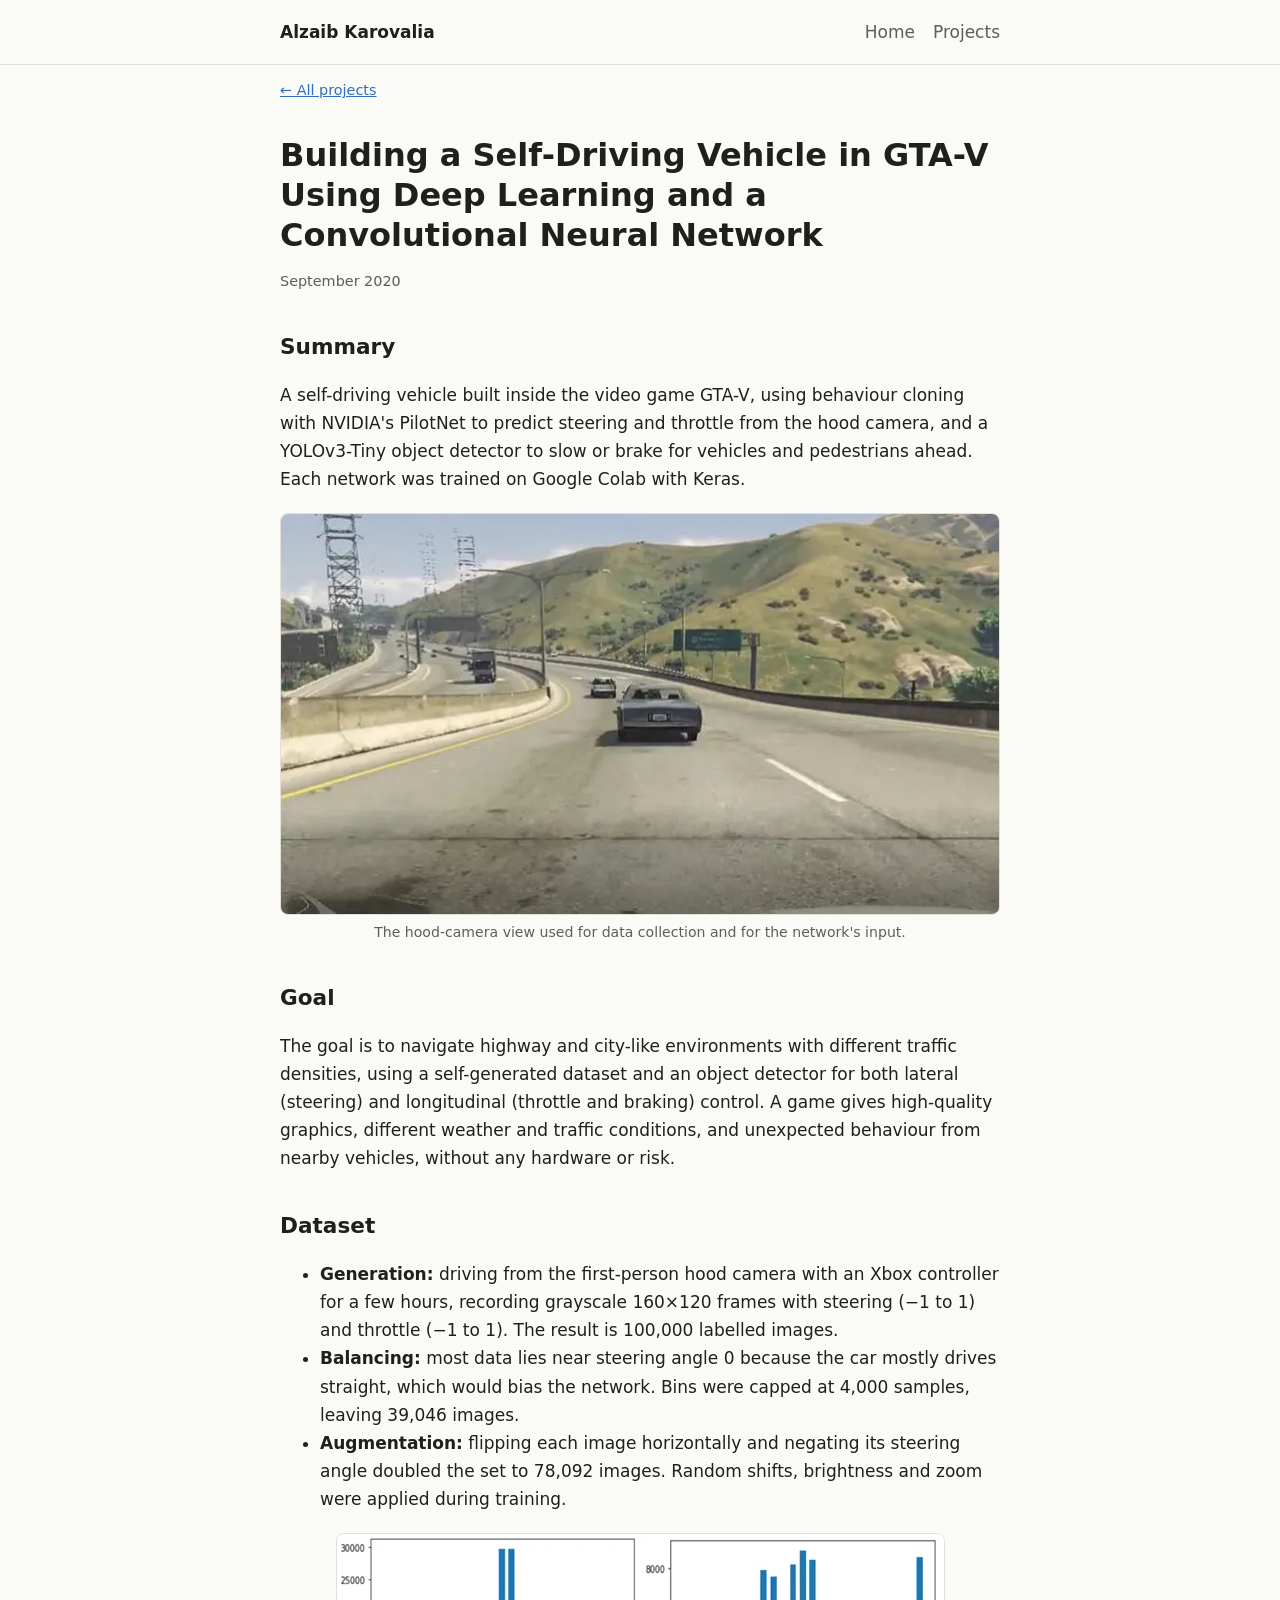
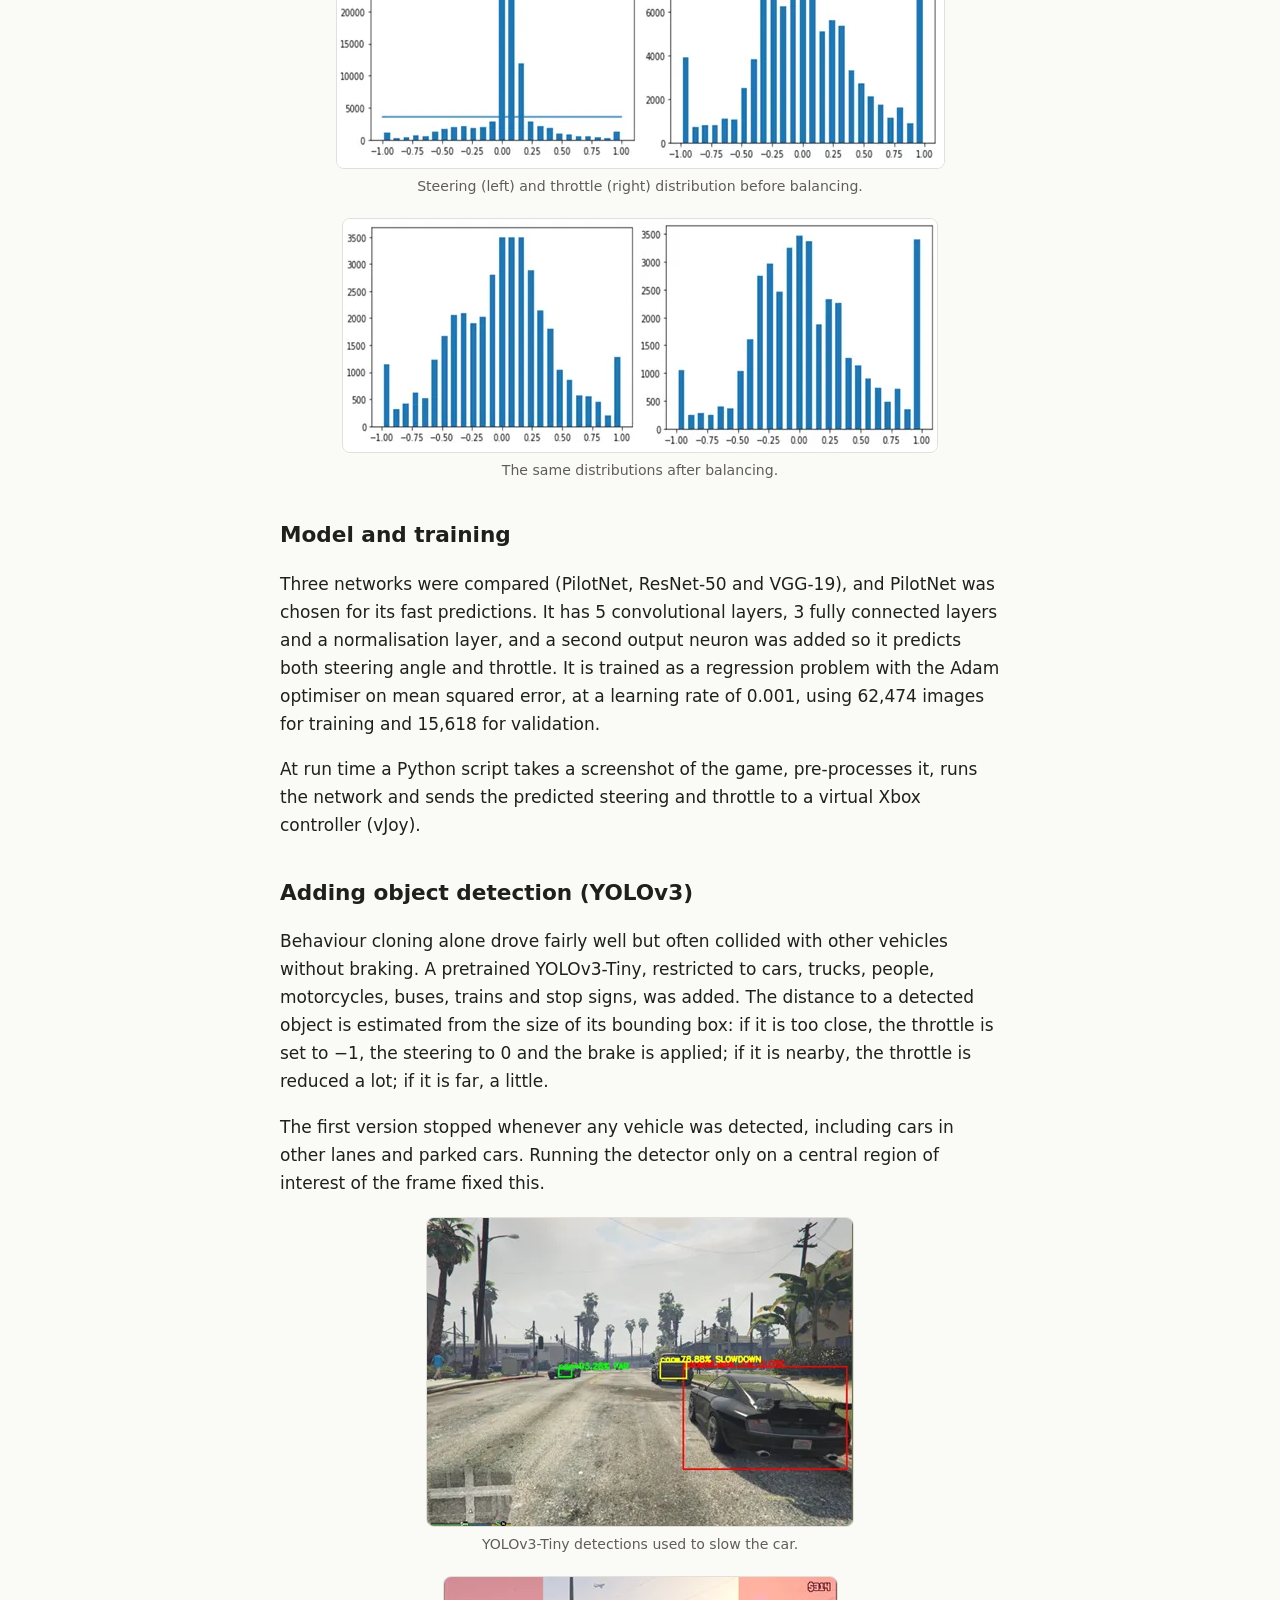
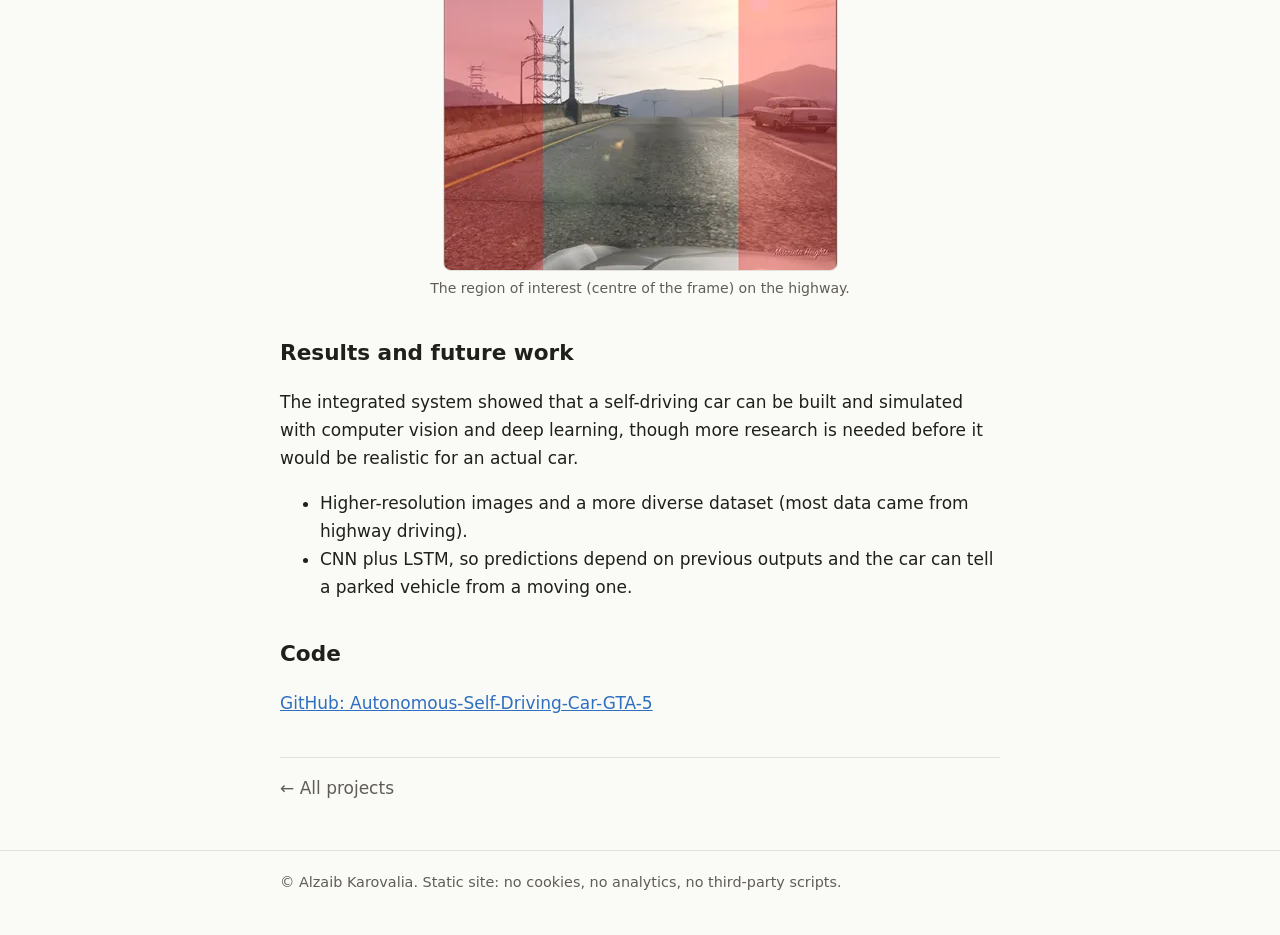
==== projects/gta-self-driving/index.html @ 39d297cb "Initial portfolio site Co-Authored-By: Claude Sonnet 5.5 <noreply@anthropic.com> Claude-Session: htt" ====
<!DOCTYPE html>
<html lang="en"><head><meta charset="utf-8">
<meta name="viewport" content="width=device-width,initial-scale=1">
<meta http-equiv="Content-Security-Policy" content="default-src 'none'; img-src 'self'; style-src 'self'; base-uri 'none'; form-action 'none'">
<meta name="referrer" content="no-referrer">
<title>Self-driving vehicle in GTA-V | Alzaib Karovalia</title>
<link rel="stylesheet" href="../../style.css"></head>
<body>
<header class="site"><div class="wrap"><a class="brand" href="../../index.html">Alzaib Karovalia</a>
<nav><a href="../../index.html">Home</a><a href="../../index.html#projects">Projects</a></nav></div></header>
<main class="wrap">
<p class="meta"><a href="../../index.html#projects">&larr; All projects</a></p>
<h1>Building a Self-Driving Vehicle in GTA-V Using Deep Learning and a Convolutional Neural Network</h1>
<p class="meta">September 2020</p>
<h2>Summary</h2>
<p>A self-driving vehicle built inside the video game GTA-V, using behaviour cloning with NVIDIA's PilotNet to predict steering and throttle from the hood camera, and a YOLOv3-Tiny object detector to slow or brake for vehicles and pedestrians ahead. Each network was trained on Google Colab with Keras.</p>
<figure><img src="../../assets/gta-self-driving/hood-camera.png" alt="Hood camera view in GTA-V on a highway"><figcaption>The hood-camera view used for data collection and for the network's input.</figcaption></figure>
<h2>Goal</h2>
<p>The goal is to navigate highway and city-like environments with different traffic densities, using a self-generated dataset and an object detector for both lateral (steering) and longitudinal (throttle and braking) control. A game gives high-quality graphics, different weather and traffic conditions, and unexpected behaviour from nearby vehicles, without any hardware or risk.</p>
<h2>Dataset</h2>
<ul>
<li><b>Generation:</b> driving from the first-person hood camera with an Xbox controller for a few hours, recording grayscale 160×120 frames with steering (−1 to 1) and throttle (−1 to 1). The result is 100,000 labelled images.</li>
<li><b>Balancing:</b> most data lies near steering angle 0 because the car mostly drives straight, which would bias the network. Bins were capped at 4,000 samples, leaving 39,046 images.</li>
<li><b>Augmentation:</b> flipping each image horizontally and negating its steering angle doubled the set to 78,092 images. Random shifts, brightness and zoom were applied during training.</li>
</ul>
<figure><img src="../../assets/gta-self-driving/steering-unbalanced.png" alt="Steering and throttle distribution before balancing"><figcaption>Steering (left) and throttle (right) distribution before balancing.</figcaption></figure>
<figure><img src="../../assets/gta-self-driving/steering-balanced.png" alt="Steering and throttle distribution after balancing"><figcaption>The same distributions after balancing.</figcaption></figure>
<h2>Model and training</h2>
<p>Three networks were compared (PilotNet, ResNet-50 and VGG-19), and PilotNet was chosen for its fast predictions. It has 5 convolutional layers, 3 fully connected layers and a normalisation layer, and a second output neuron was added so it predicts both steering angle and throttle. It is trained as a regression problem with the Adam optimiser on mean squared error, at a learning rate of 0.001, using 62,474 images for training and 15,618 for validation.</p>
<p>At run time a Python script takes a screenshot of the game, pre-processes it, runs the network and sends the predicted steering and throttle to a virtual Xbox controller (vJoy).</p>
<h2>Adding object detection (YOLOv3)</h2>
<p>Behaviour cloning alone drove fairly well but often collided with other vehicles without braking. A pretrained YOLOv3-Tiny, restricted to cars, trucks, people, motorcycles, buses, trains and stop signs, was added. The distance to a detected object is estimated from the size of its bounding box: if it is too close, the throttle is set to −1, the steering to 0 and the brake is applied; if it is nearby, the throttle is reduced a lot; if it is far, a little.</p>
<p>The first version stopped whenever any vehicle was detected, including cars in other lanes and parked cars. Running the detector only on a central region of interest of the frame fixed this.</p>
<figure><img src="../../assets/gta-self-driving/yolo-detection.png" alt="YOLO detections with distance labels in GTA-V"><figcaption>YOLOv3-Tiny detections used to slow the car.</figcaption></figure>
<figure><img src="../../assets/gta-self-driving/roi-highway.png" alt="Region of interest on a highway frame"><figcaption>The region of interest (centre of the frame) on the highway.</figcaption></figure>
<h2>Results and future work</h2>
<p>The integrated system showed that a self-driving car can be built and simulated with computer vision and deep learning, though more research is needed before it would be realistic for an actual car.</p>
<ul>
<li>Higher-resolution images and a more diverse dataset (most data came from highway driving).</li>
<li>CNN plus LSTM, so predictions depend on previous outputs and the car can tell a parked vehicle from a moving one.</li>
</ul>
<h2>Code</h2>
<p class="links"><a href="https://github.com/Alzaib/Autonomous-Self-Driving-Car-GTA-5" rel="noopener noreferrer">GitHub: Autonomous-Self-Driving-Car-GTA-5</a></p>
<nav class="pager"><a href="../../index.html#projects">&larr; All projects</a></nav>
</main>
<footer><div class="wrap">&copy; Alzaib Karovalia. Static site: no cookies, no analytics, no third-party scripts.</div></footer>
</body></html>
---- style.css ----
:root{--bg:#fafaf7;--fg:#1f1f1c;--muted:#5f5d55;--line:#e2e0d8;--accent:#2f6fbf;--card:#fff}
@media (prefers-color-scheme:dark){:root{--bg:#161614;--fg:#ecebe6;--muted:#a3a198;--line:#2c2b27;--accent:#7db0f0;--card:#1e1e1b}}
*{box-sizing:border-box}
body{margin:0;background:var(--bg);color:var(--fg);font:17px/1.65 system-ui,-apple-system,"Segoe UI",Roboto,sans-serif}
.wrap{max-width:760px;margin:0 auto;padding:0 20px}
header.site{border-bottom:1px solid var(--line);padding:18px 0}
header.site .wrap{display:flex;justify-content:space-between;align-items:center}
header.site a.brand{font-weight:700;color:var(--fg);text-decoration:none}
nav a{margin-left:18px;color:var(--muted);text-decoration:none}
nav a:hover{color:var(--accent)}
h1{font-size:2rem;line-height:1.25;margin:2rem 0 .4rem}
h2{font-size:1.35rem;margin:2.2rem 0 .5rem}
h3{font-size:1.05rem;margin:1.4rem 0 .3rem}
p.lead{font-size:1.15rem;color:var(--muted);margin-top:0}
a{color:var(--accent)}
.meta{color:var(--muted);font-size:.9rem}
.card{background:var(--card);border:1px solid var(--line);border-radius:12px;padding:18px 20px;margin:16px 0}
.card h3{margin:0 0 .3rem}
.card p{margin:.3rem 0}
.placeholder{border:1.5px dashed var(--line);border-radius:10px;padding:26px 18px;text-align:center;color:var(--muted);margin:18px 0;font-size:.95rem}
img{max-width:100%;height:auto;border-radius:8px;border:1px solid var(--line);background:#fff}
table{border-collapse:collapse;width:100%;margin:14px 0;font-size:.95rem}
th,td{border-bottom:1px solid var(--line);padding:8px 10px;text-align:left}
th{color:var(--muted);font-weight:600}
td.num,th.num{text-align:right;font-variant-numeric:tabular-nums}
code{background:var(--card);border:1px solid var(--line);border-radius:5px;padding:1px 5px;font-size:.9em}
footer{border-top:1px solid var(--line);margin-top:3rem;padding:20px 0 40px;color:var(--muted);font-size:.9rem}
nav.pager{margin:2.5rem 0 0;padding-top:16px;border-top:1px solid var(--line)}
nav.pager a{margin:0;text-decoration:none}
.card h3 a{text-decoration:none}
figure{margin:20px 0}
figure img{display:block;margin:0 auto}
figcaption{color:var(--muted);font-size:.88rem;text-align:center;margin-top:6px}
.tags{color:var(--muted);font-size:.88rem}
.links a{margin-right:14px}
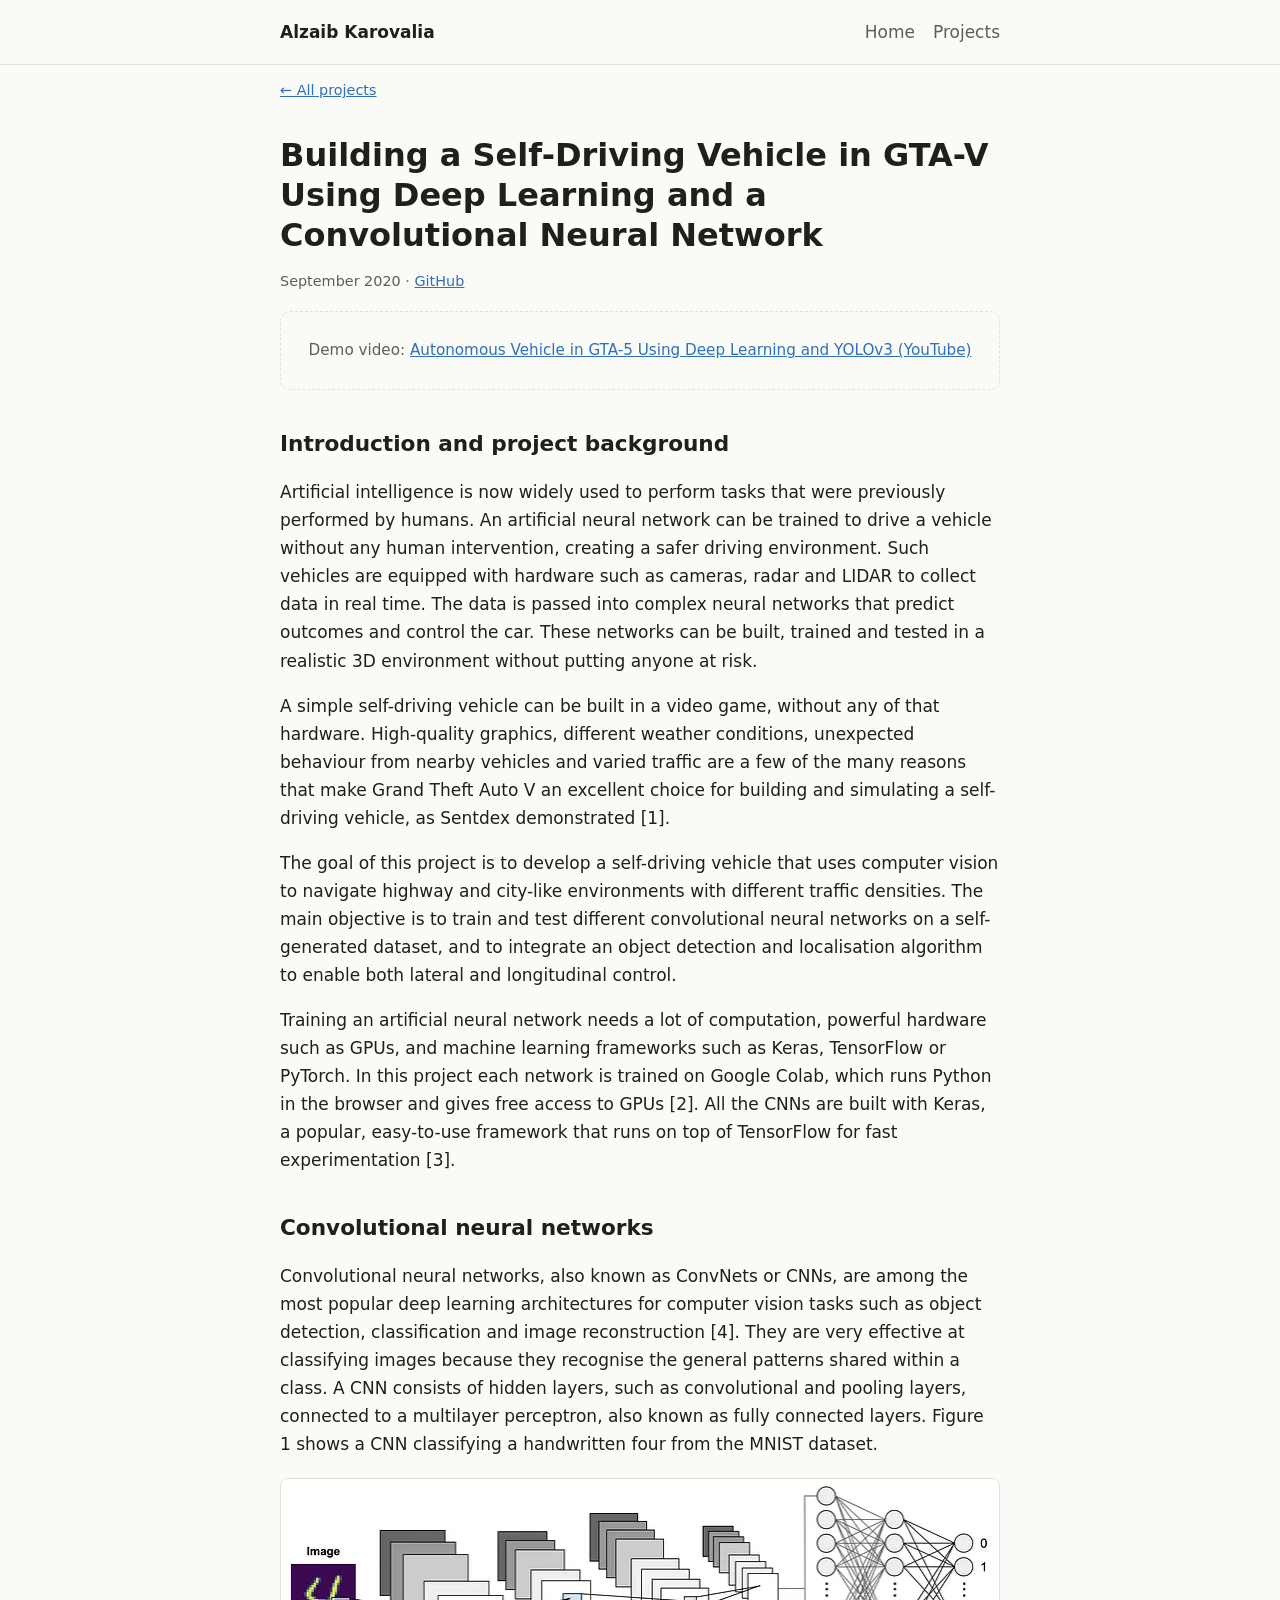
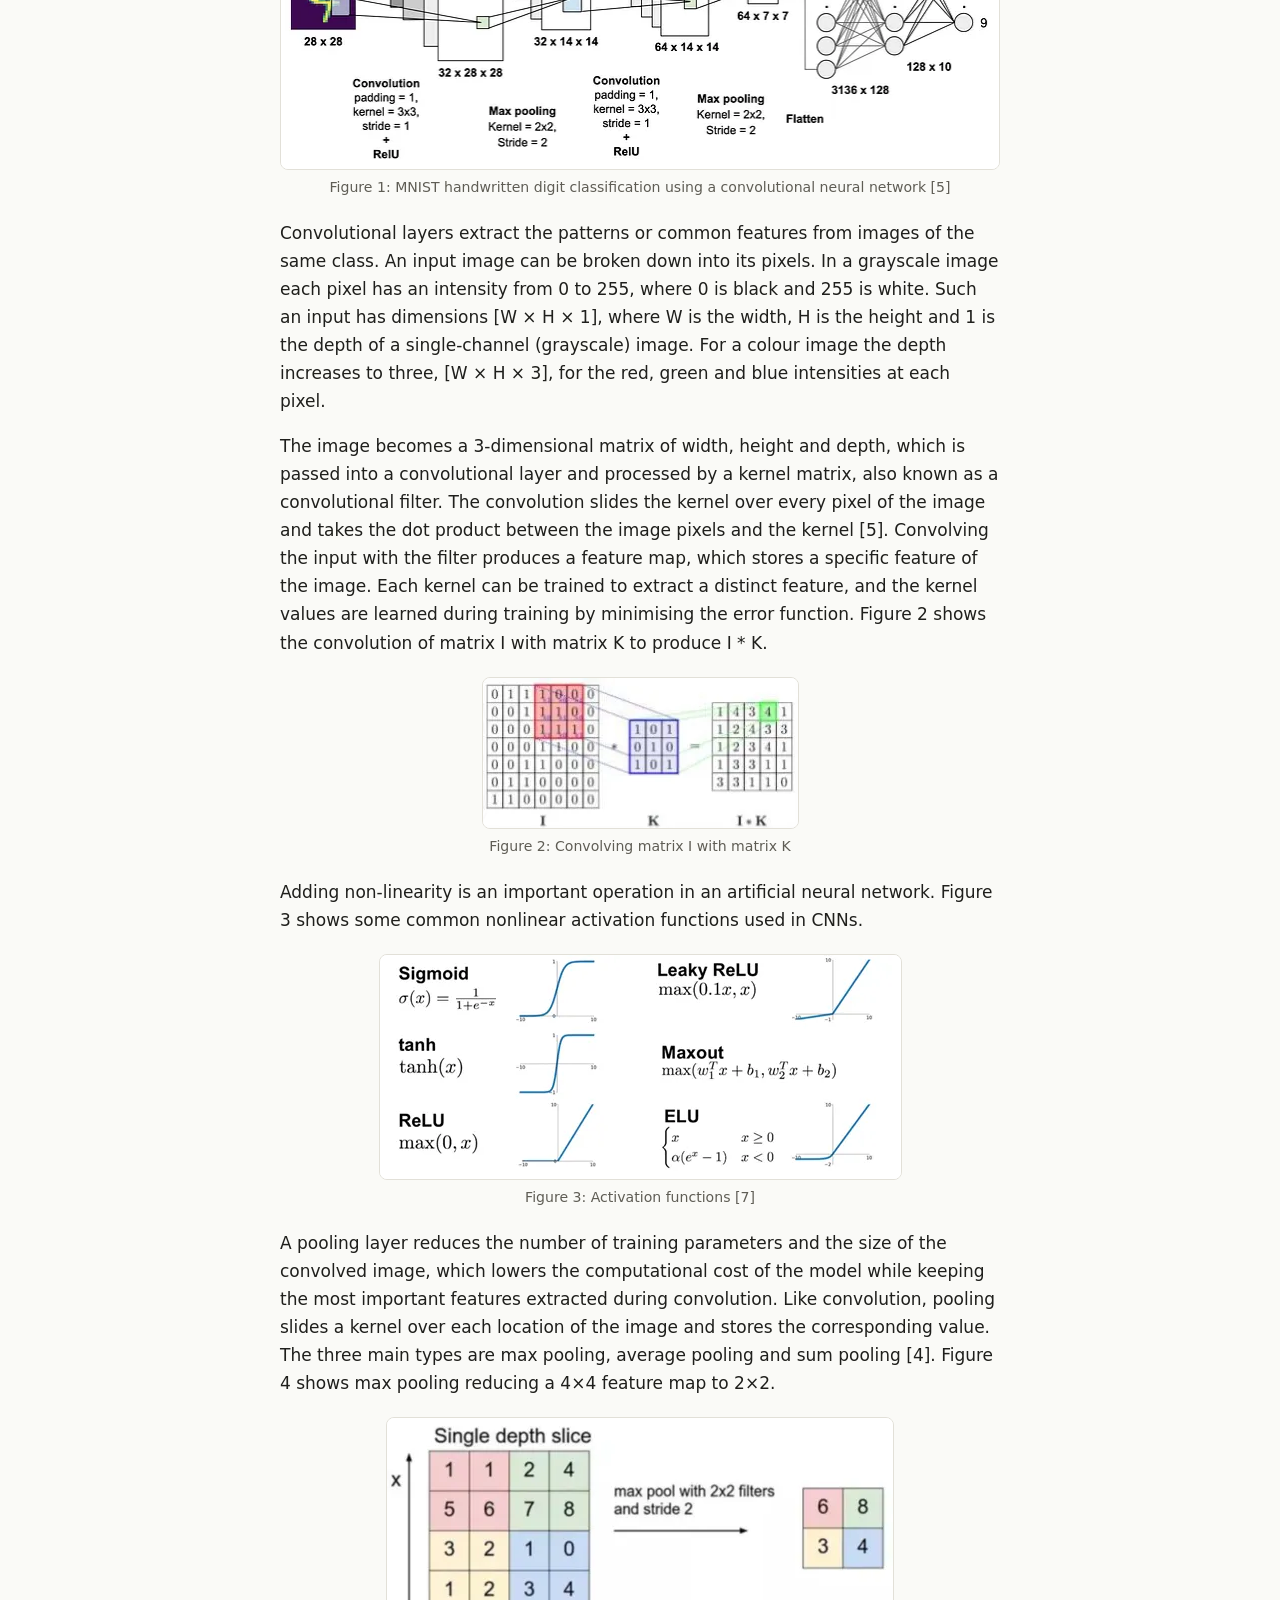
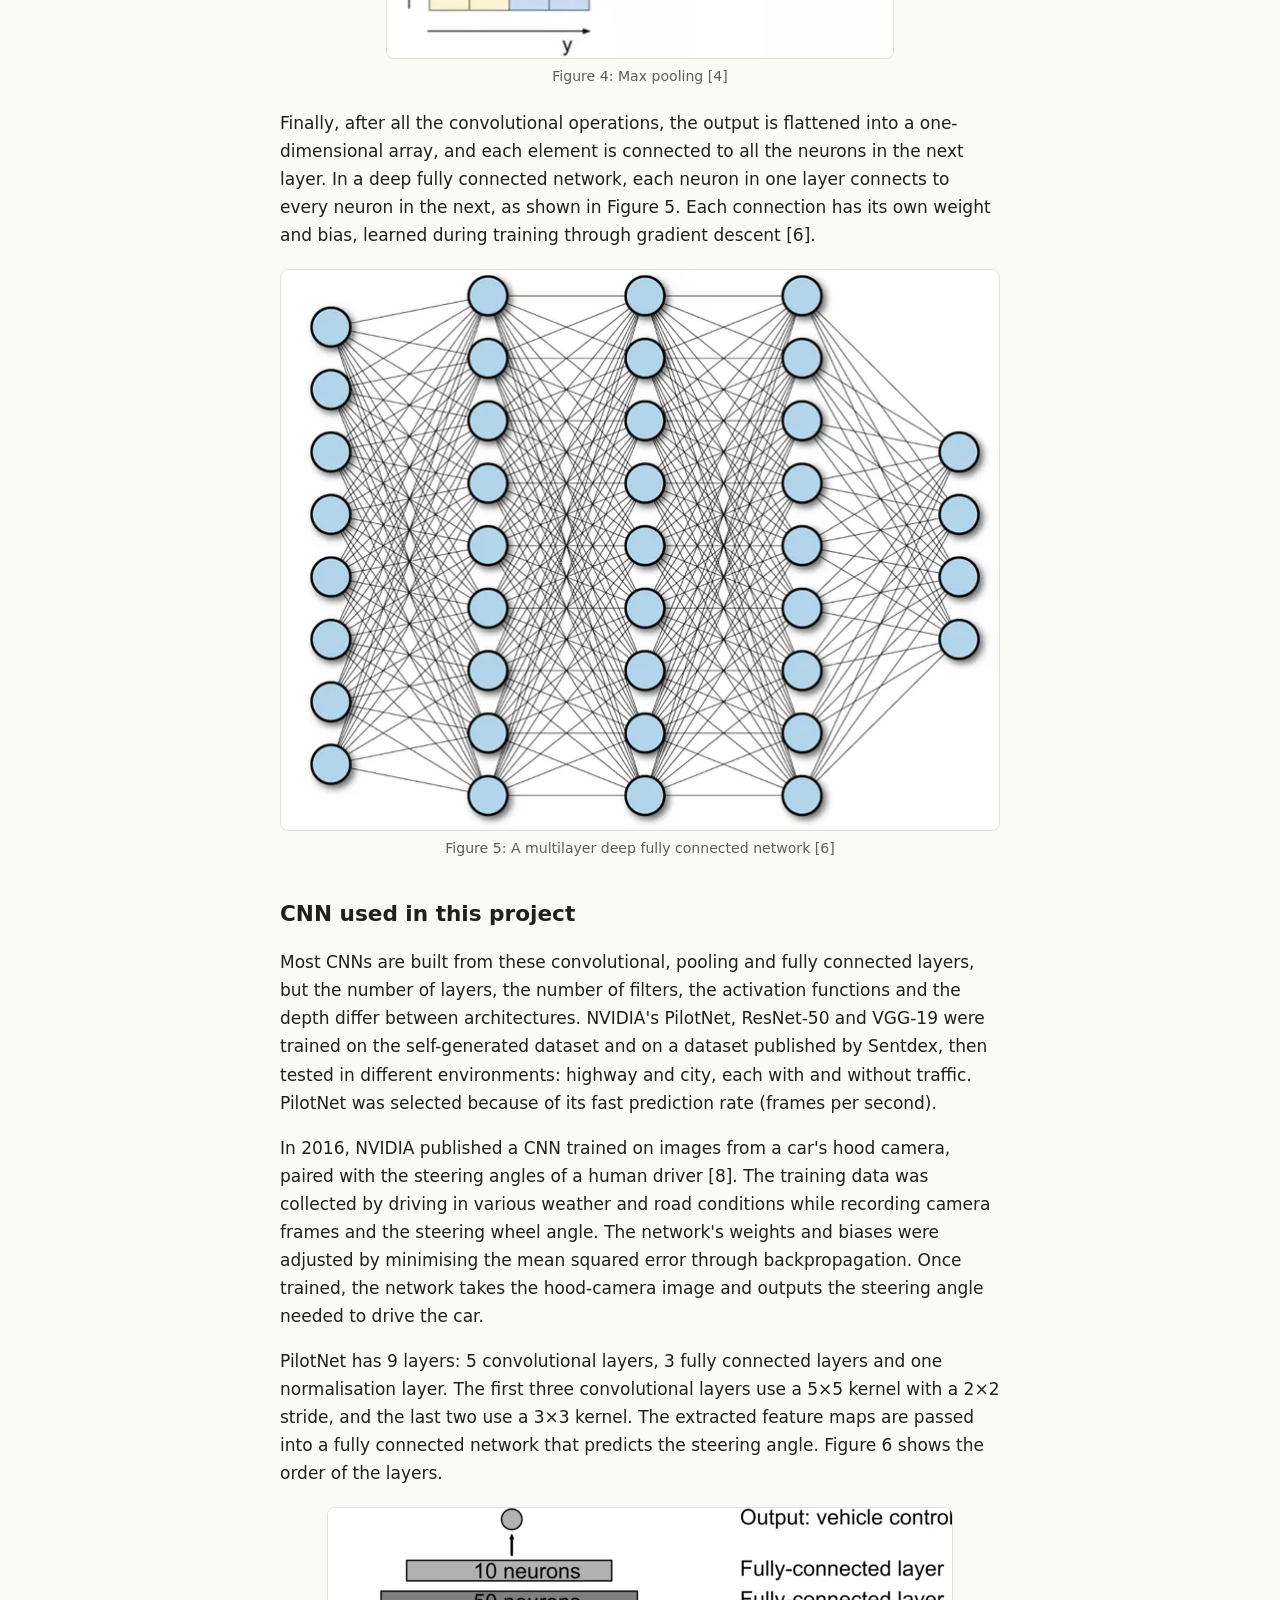
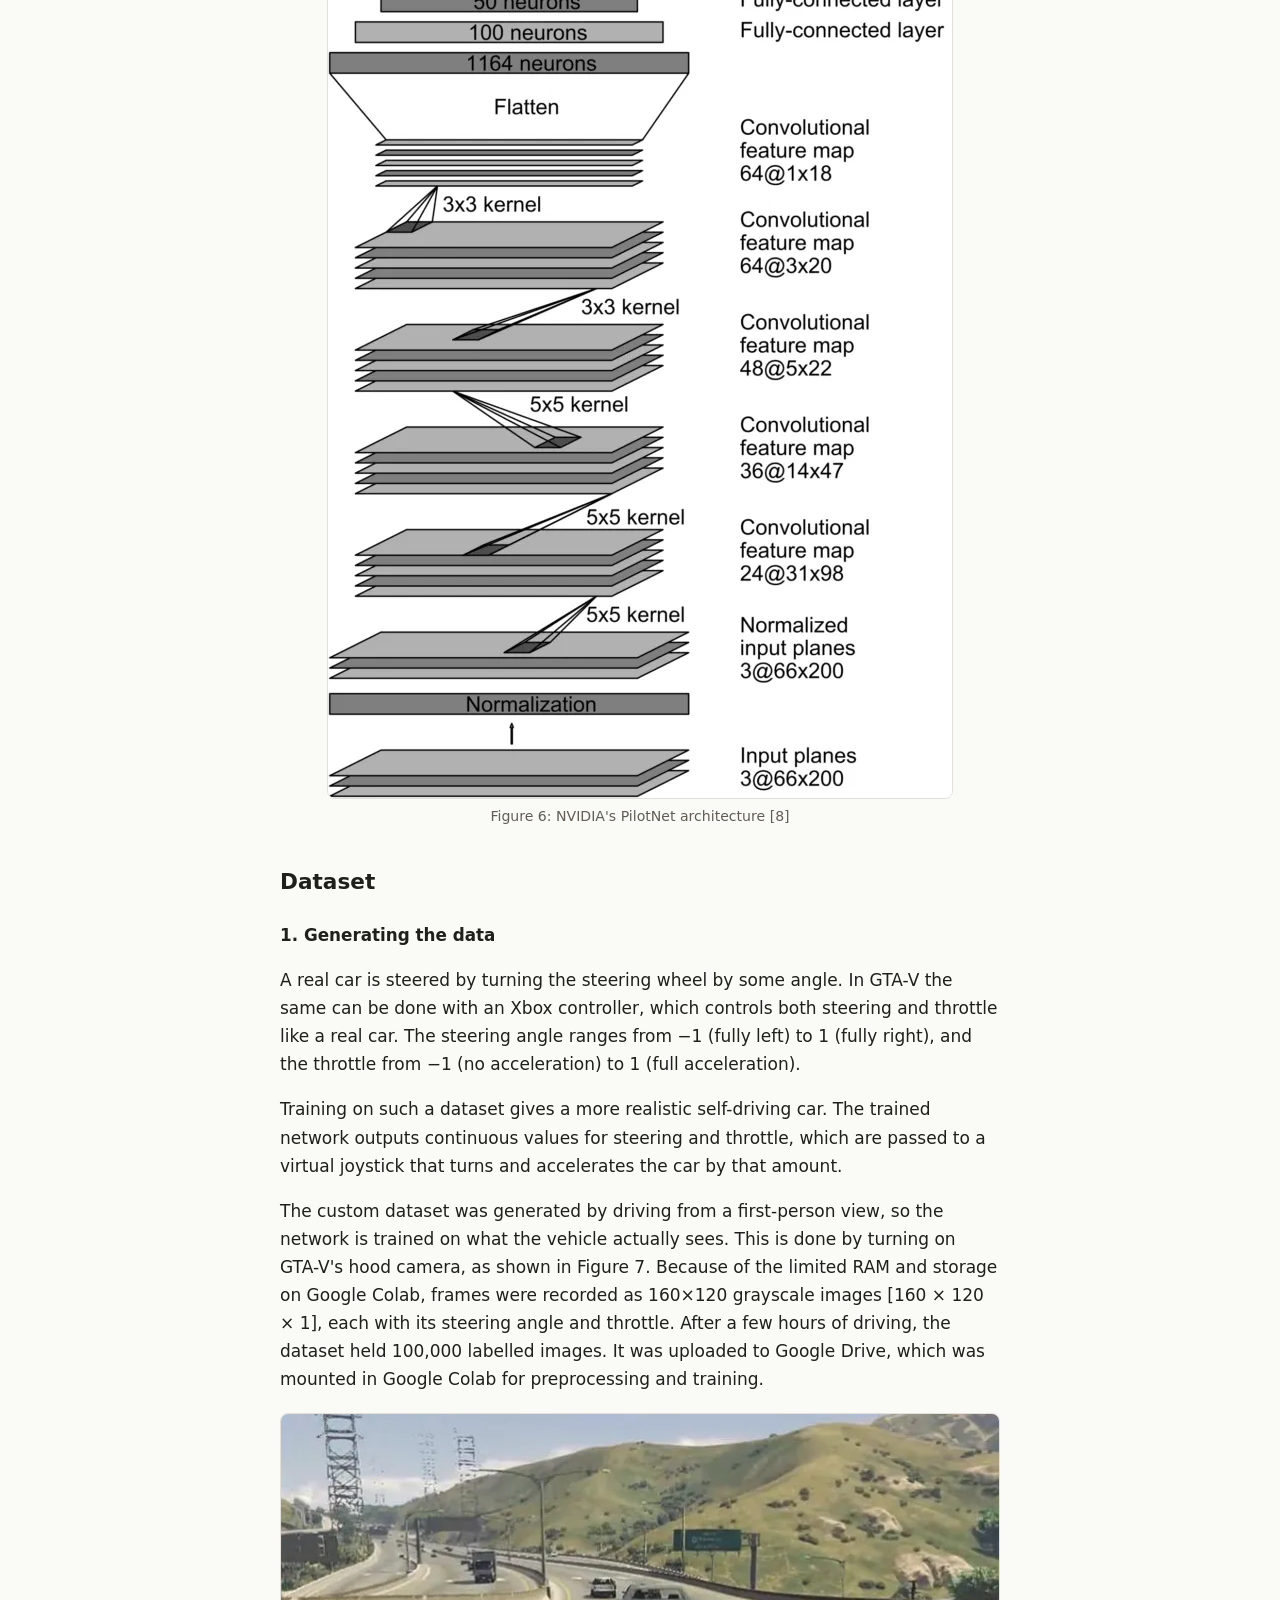
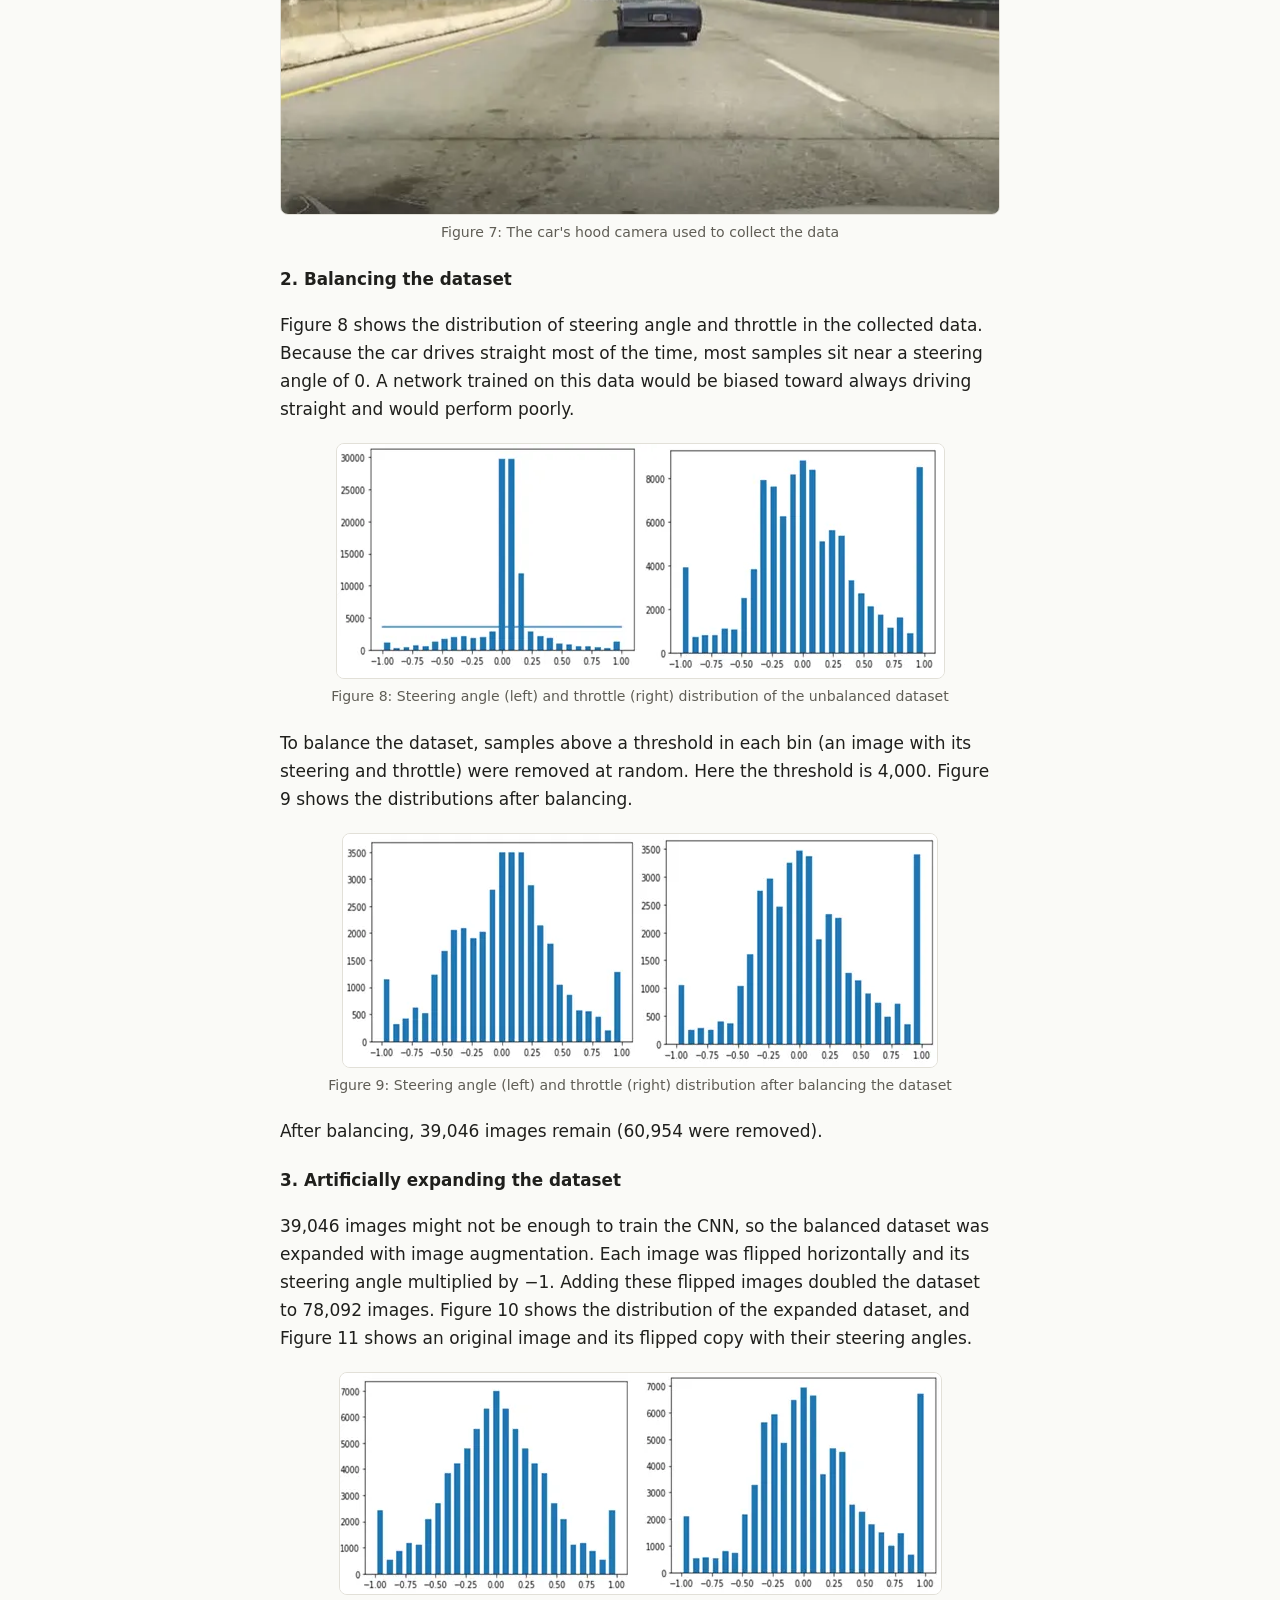
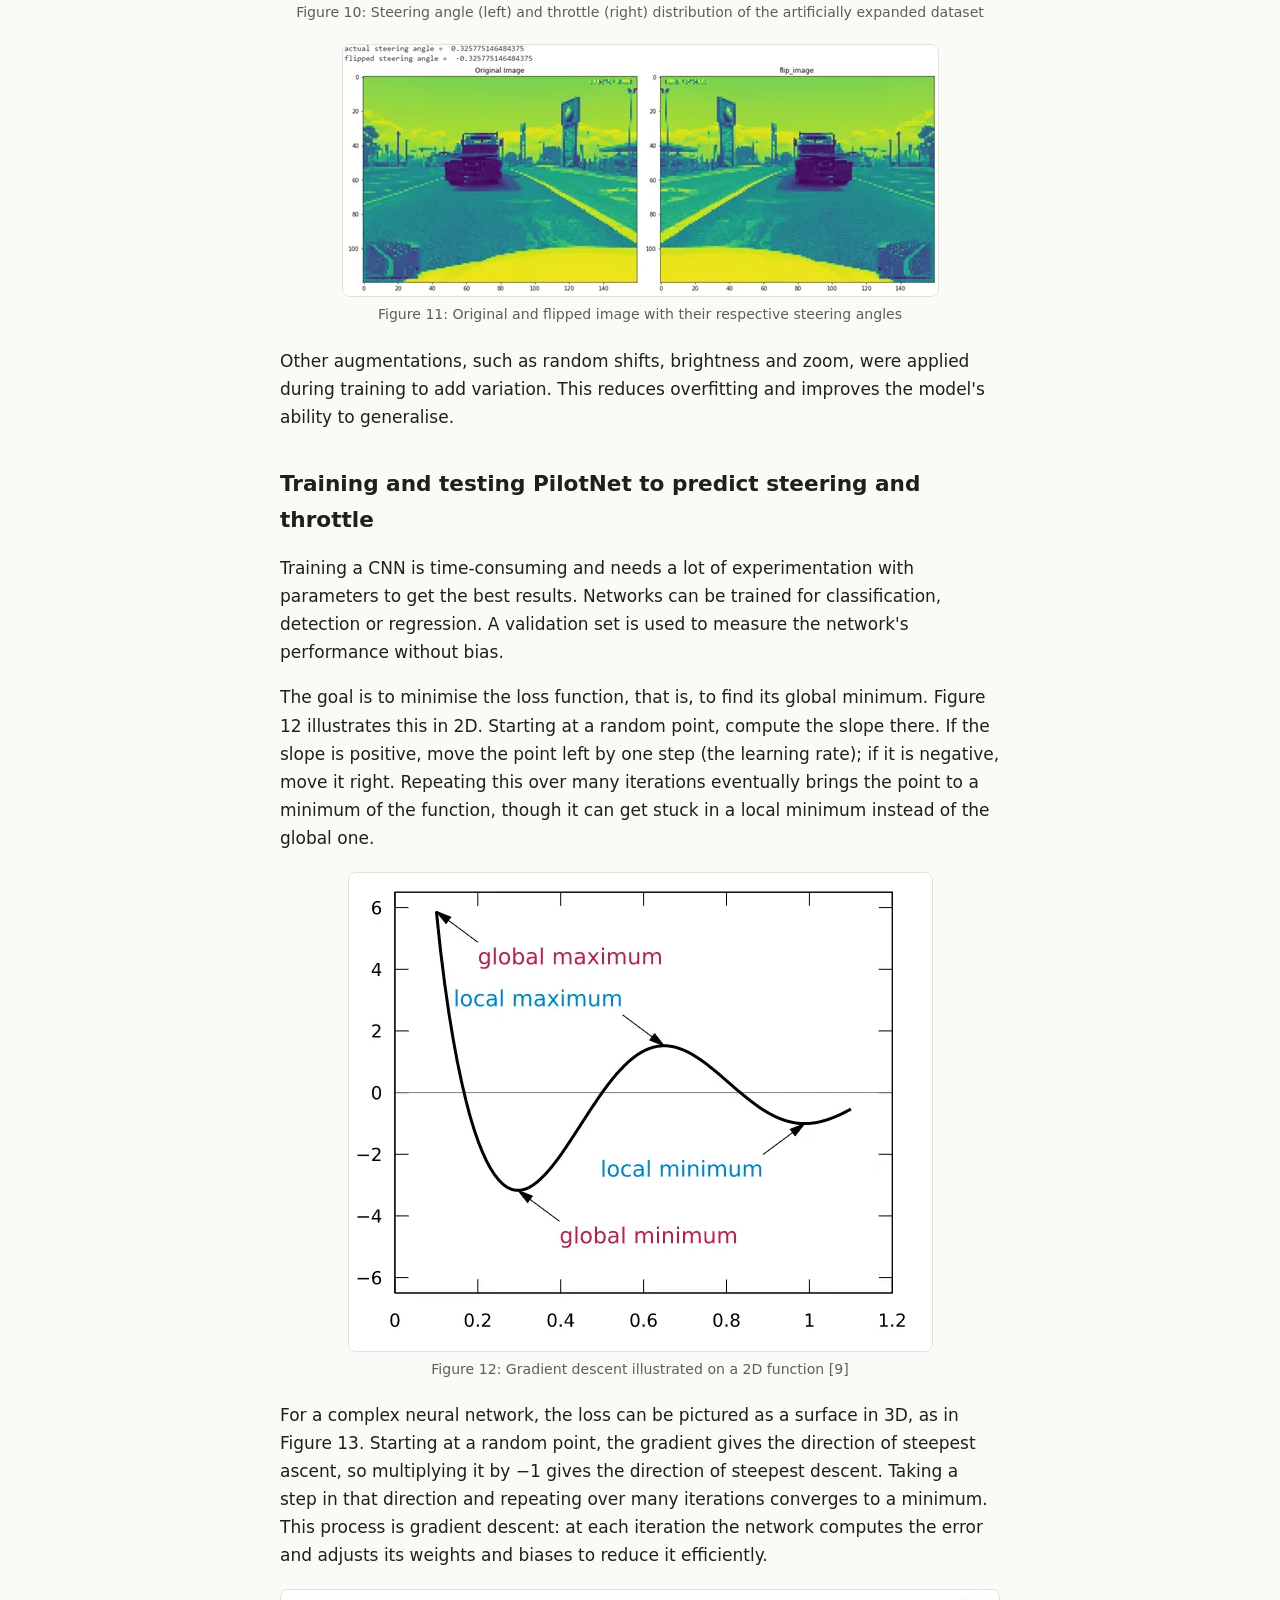
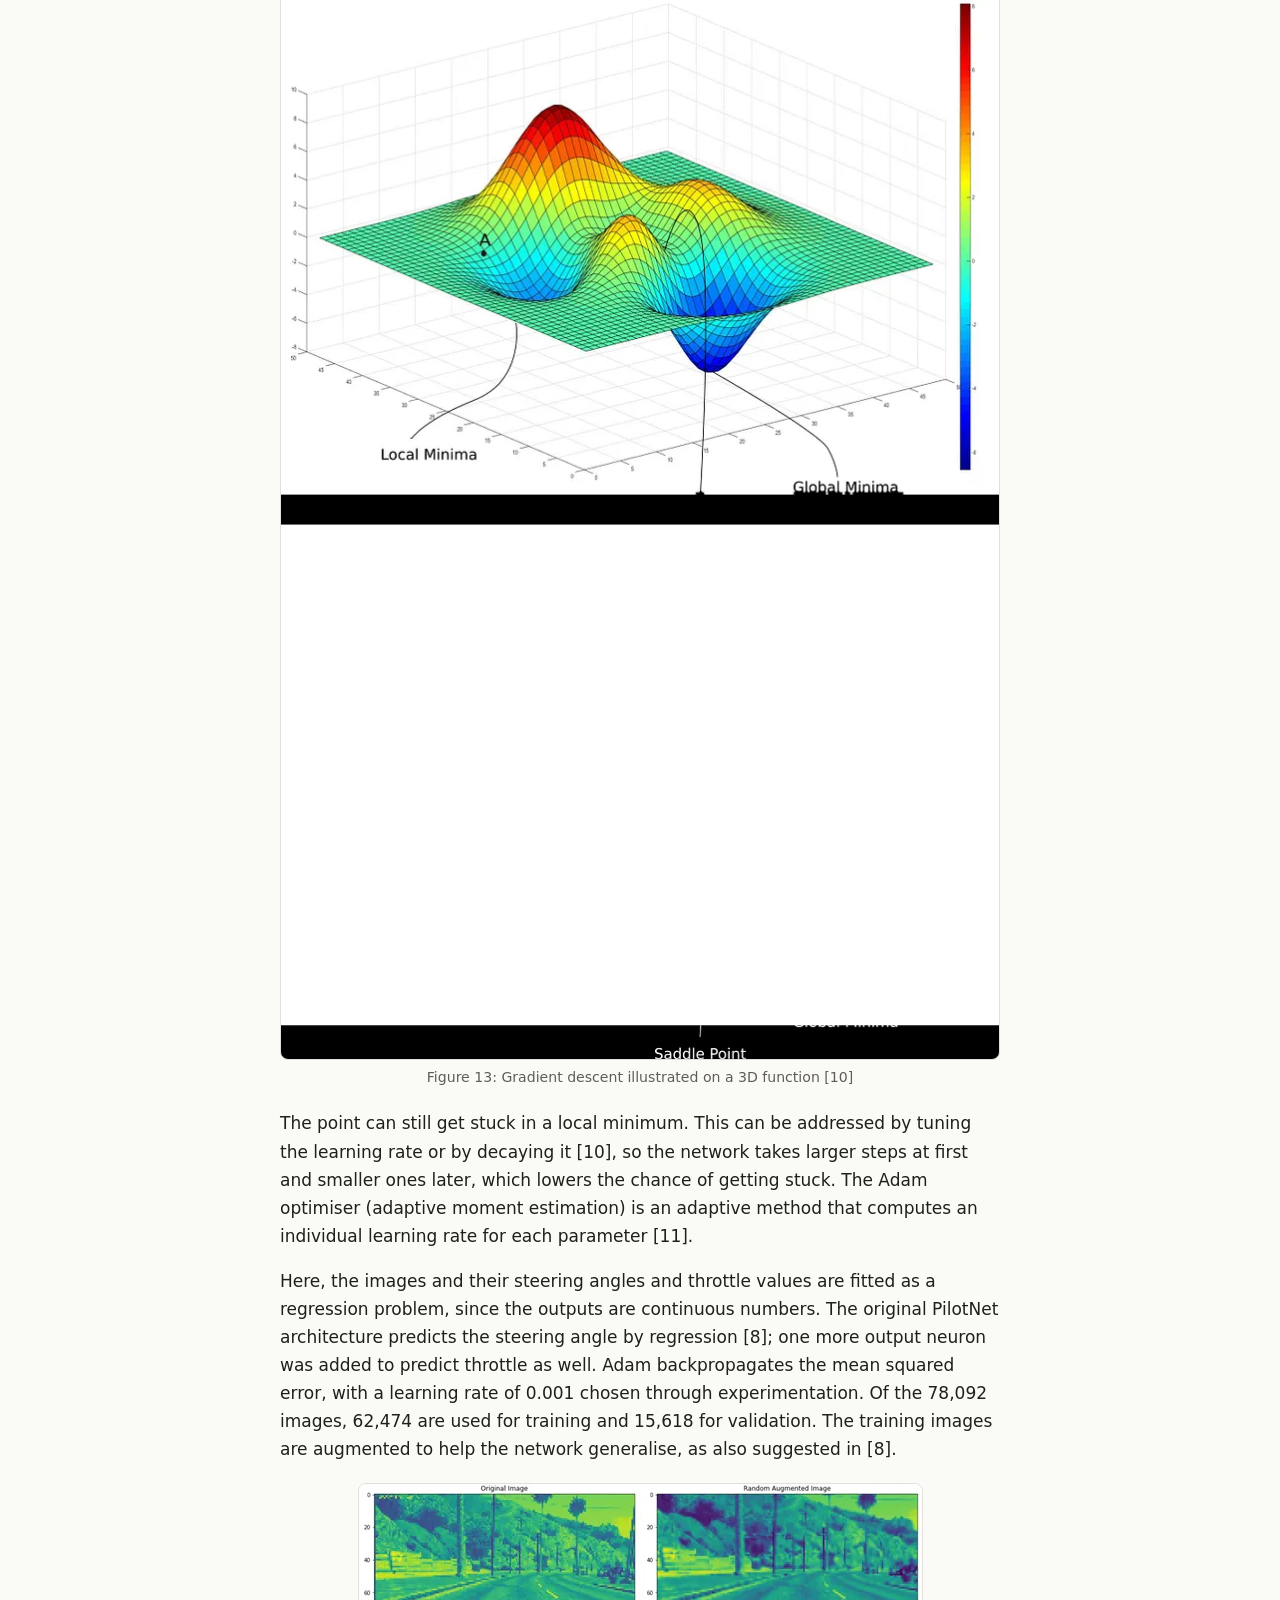
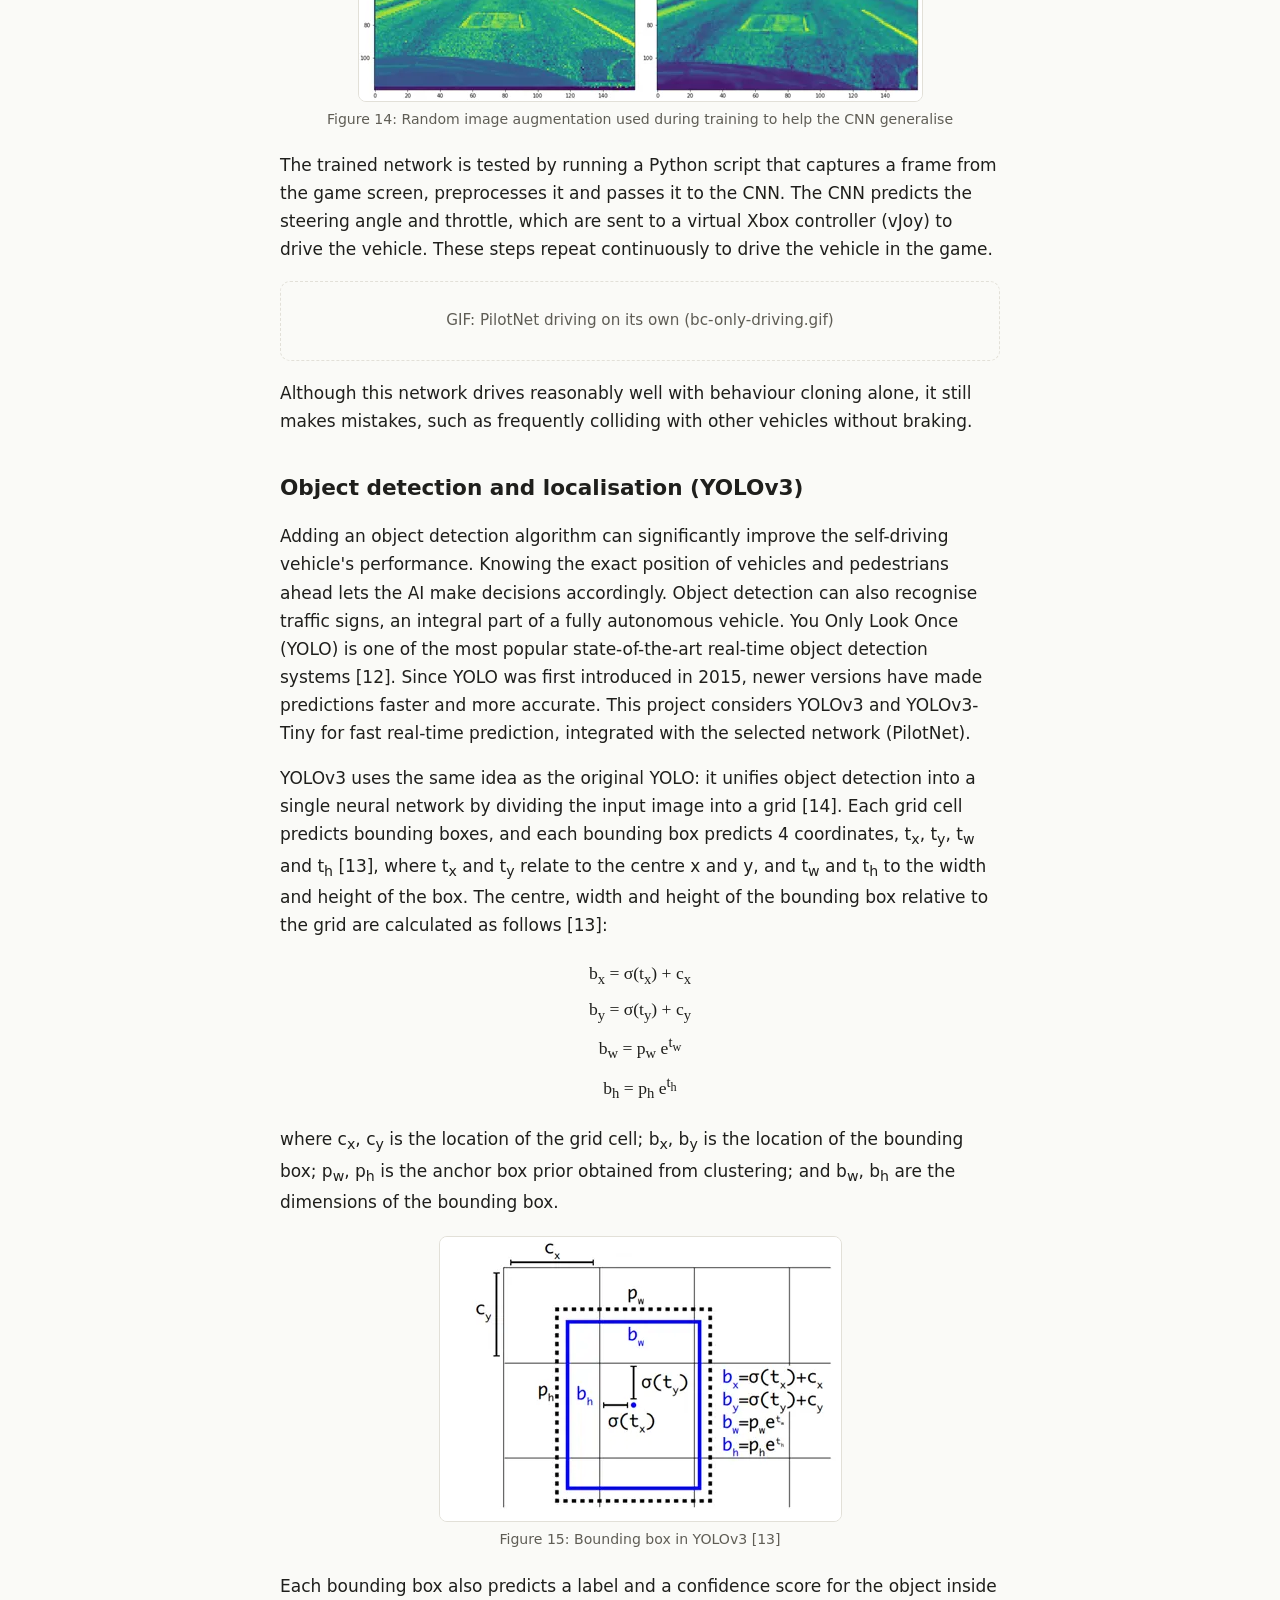
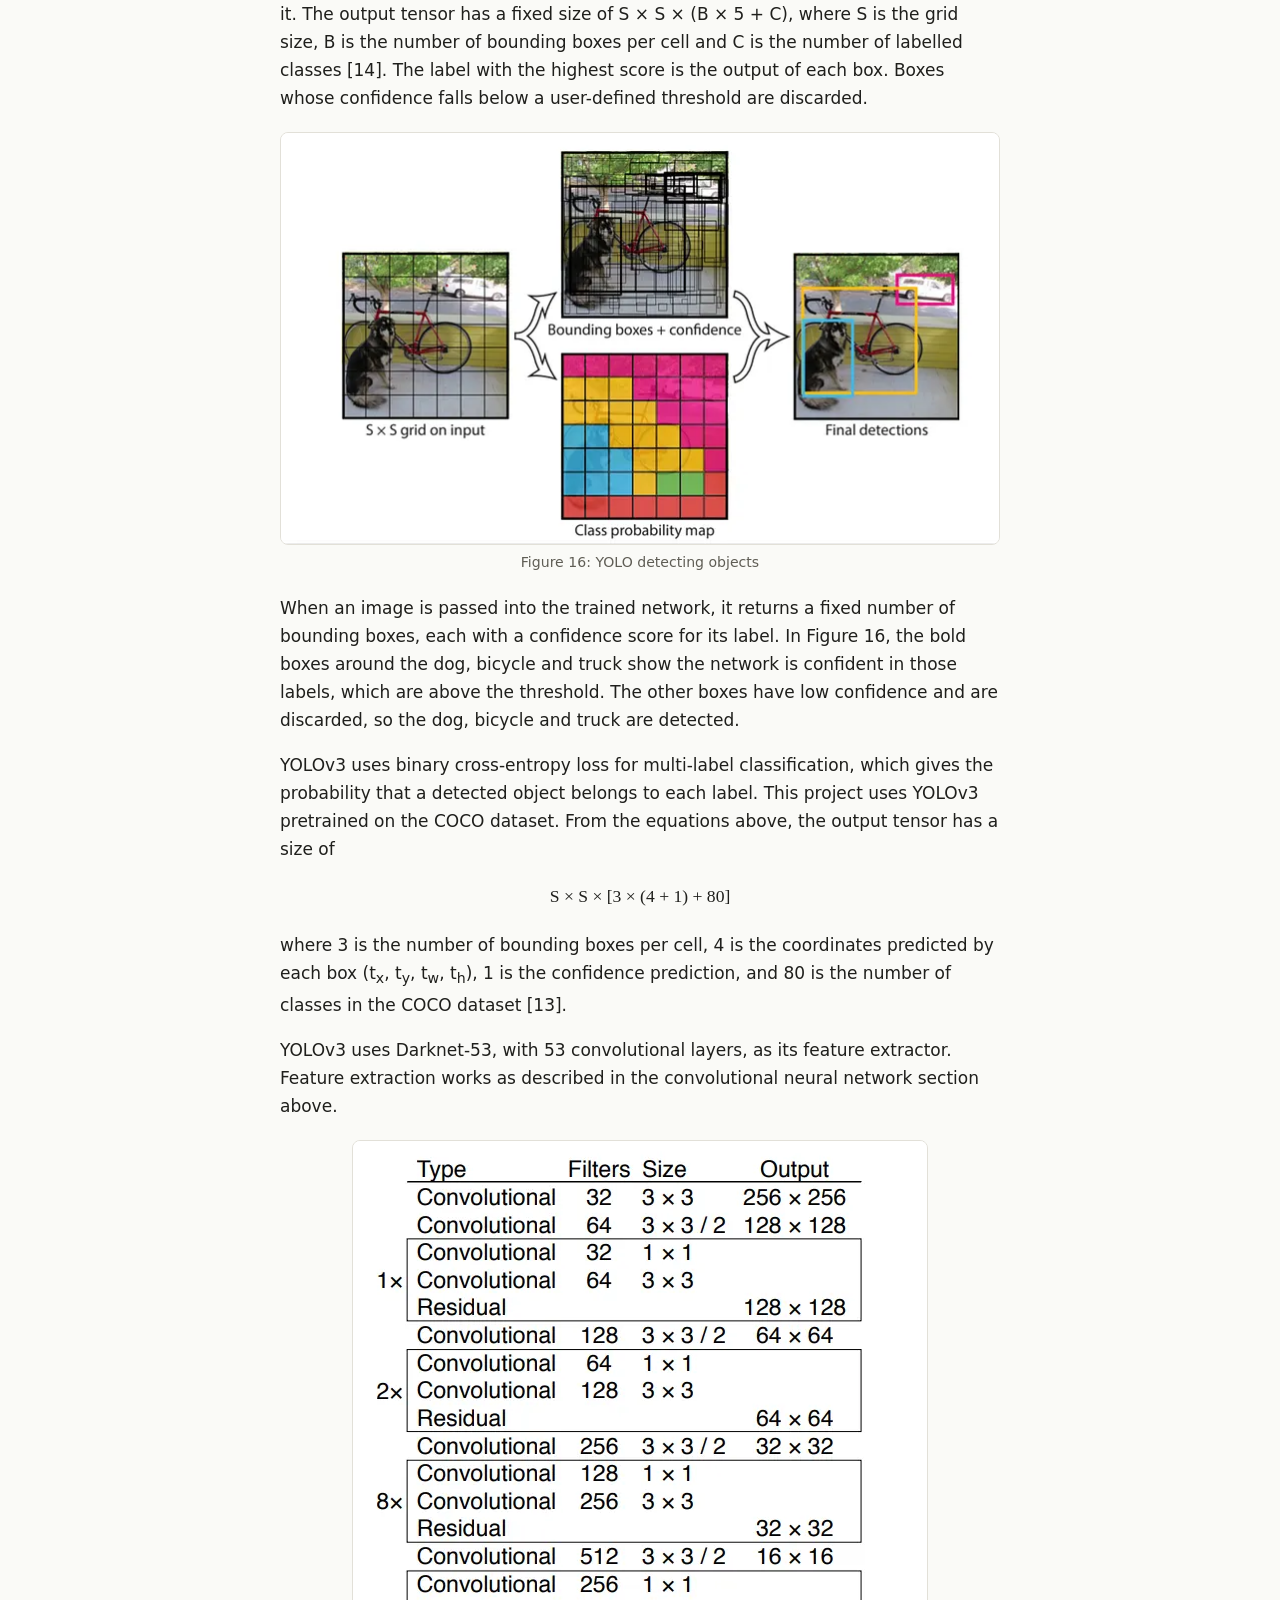
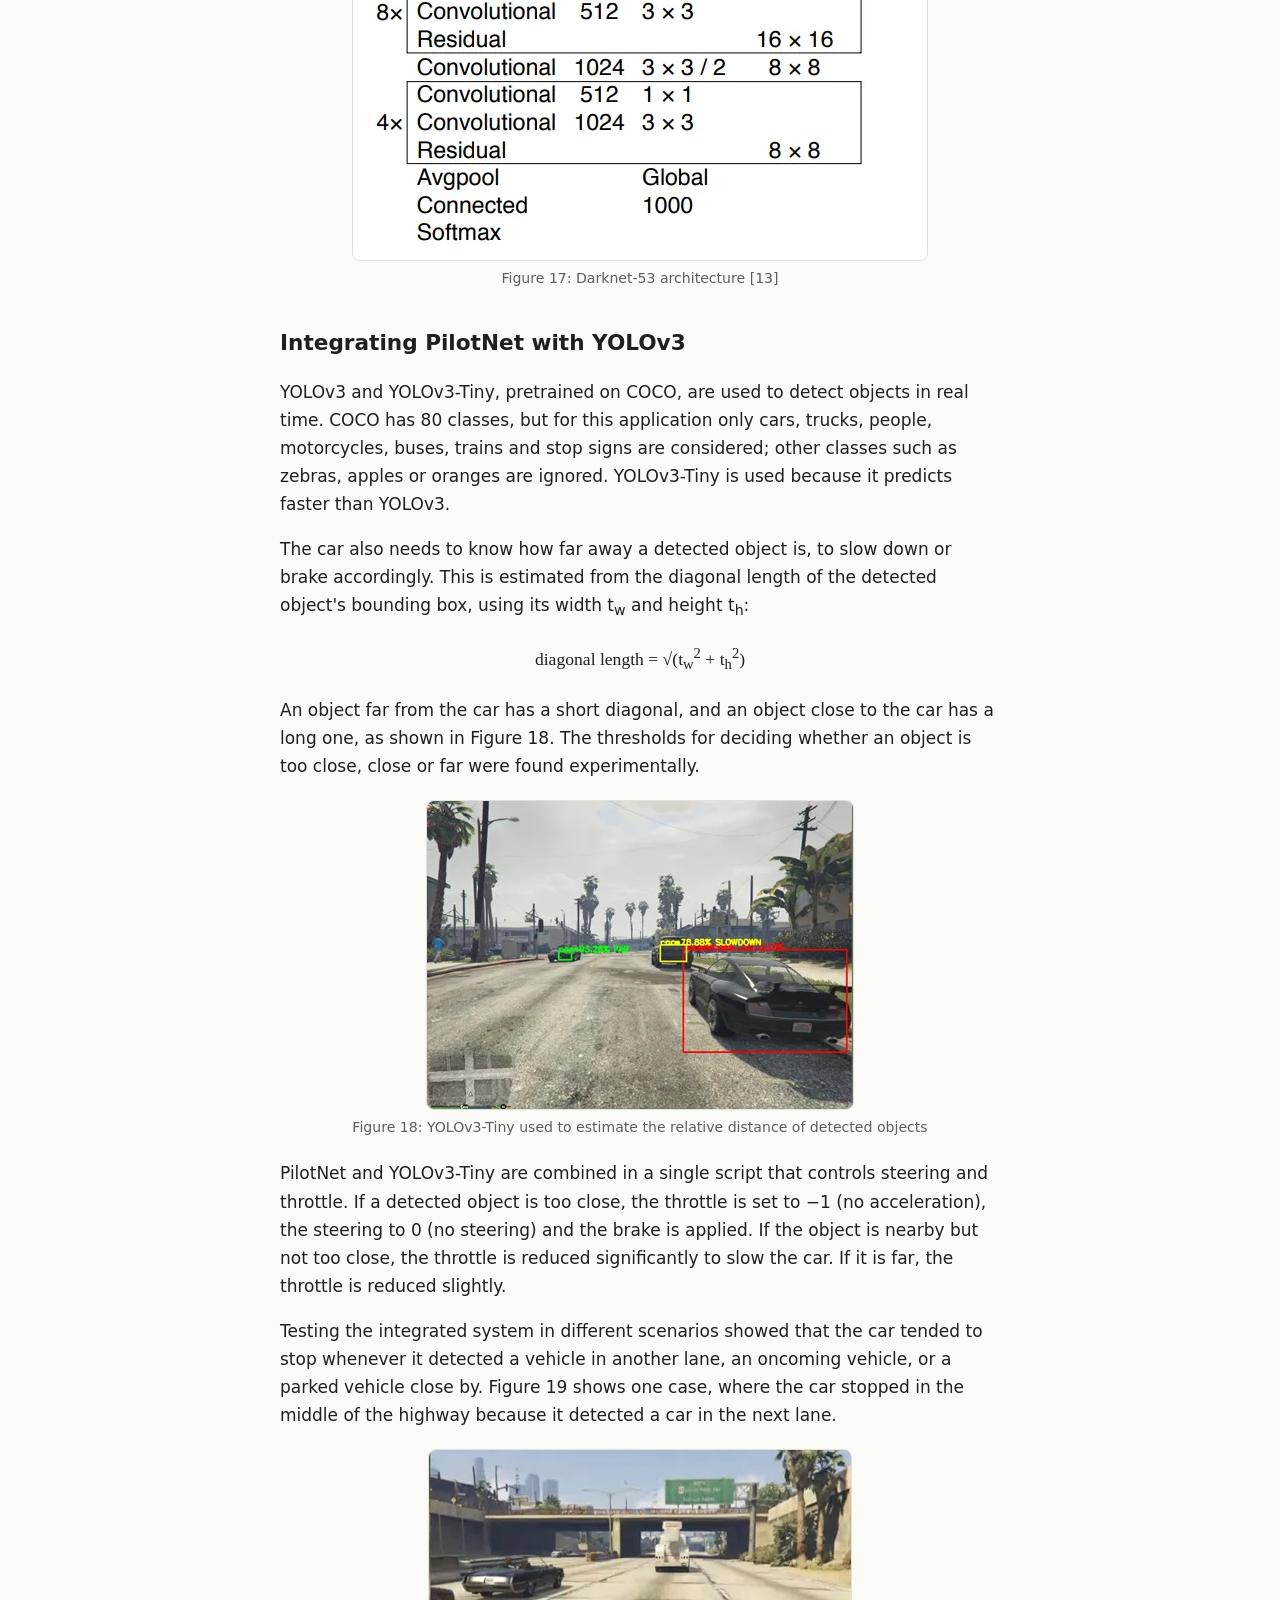
==== commit d0d964e8: "fix gta 5 self driving car write up" ====
--- a/projects/gta-self-driving/index.html
+++ b/projects/gta-self-driving/index.html
@@ -11,36 +11,134 @@
 <main class="wrap">
 <p class="meta"><a href="../../index.html#projects">&larr; All projects</a></p>
 <h1>Building a Self-Driving Vehicle in GTA-V Using Deep Learning and a Convolutional Neural Network</h1>
-<p class="meta">September 2020</p>
-<h2>Summary</h2>
-<p>A self-driving vehicle built inside the video game GTA-V, using behaviour cloning with NVIDIA's PilotNet to predict steering and throttle from the hood camera, and a YOLOv3-Tiny object detector to slow or brake for vehicles and pedestrians ahead. Each network was trained on Google Colab with Keras.</p>
-<figure><img src="../../assets/gta-self-driving/hood-camera.png" alt="Hood camera view in GTA-V on a highway"><figcaption>The hood-camera view used for data collection and for the network's input.</figcaption></figure>
-<h2>Goal</h2>
-<p>The goal is to navigate highway and city-like environments with different traffic densities, using a self-generated dataset and an object detector for both lateral (steering) and longitudinal (throttle and braking) control. A game gives high-quality graphics, different weather and traffic conditions, and unexpected behaviour from nearby vehicles, without any hardware or risk.</p>
+<p class="meta">September 2020 &middot; <a href="https://github.com/Alzaib/Autonomous-Self-Driving-Car-GTA-5" rel="noopener noreferrer">GitHub</a></p>
+
+<!-- VIDEO: replace the # with your YouTube link -->
+<div class="placeholder">Demo video: <a href="#" rel="noopener noreferrer">Autonomous Vehicle in GTA-5 Using Deep Learning and YOLOv3 (YouTube)</a></div>
+
+<h2>Introduction and project background</h2>
+<p>Artificial intelligence is now widely used to perform tasks that were previously performed by humans. An artificial neural network can be trained to drive a vehicle without any human intervention, creating a safer driving environment. Such vehicles are equipped with hardware such as cameras, radar and LIDAR to collect data in real time. The data is passed into complex neural networks that predict outcomes and control the car. These networks can be built, trained and tested in a realistic 3D environment without putting anyone at risk.</p>
+<p>A simple self-driving vehicle can be built in a video game, without any of that hardware. High-quality graphics, different weather conditions, unexpected behaviour from nearby vehicles and varied traffic are a few of the many reasons that make Grand Theft Auto V an excellent choice for building and simulating a self-driving vehicle, as Sentdex demonstrated [1].</p>
+<p>The goal of this project is to develop a self-driving vehicle that uses computer vision to navigate highway and city-like environments with different traffic densities. The main objective is to train and test different convolutional neural networks on a self-generated dataset, and to integrate an object detection and localisation algorithm to enable both lateral and longitudinal control.</p>
+<p>Training an artificial neural network needs a lot of computation, powerful hardware such as GPUs, and machine learning frameworks such as Keras, TensorFlow or PyTorch. In this project each network is trained on Google Colab, which runs Python in the browser and gives free access to GPUs [2]. All the CNNs are built with Keras, a popular, easy-to-use framework that runs on top of TensorFlow for fast experimentation [3].</p>
+
+<h2>Convolutional neural networks</h2>
+<p>Convolutional neural networks, also known as ConvNets or CNNs, are among the most popular deep learning architectures for computer vision tasks such as object detection, classification and image reconstruction [4]. They are very effective at classifying images because they recognise the general patterns shared within a class. A CNN consists of hidden layers, such as convolutional and pooling layers, connected to a multilayer perceptron, also known as fully connected layers. Figure 1 shows a CNN classifying a handwritten four from the MNIST dataset.</p>
+<figure><img src="../../assets/gta-self-driving/cnn-mnist.png" alt="A CNN classifying a handwritten digit from MNIST"><figcaption>Figure 1: MNIST handwritten digit classification using a convolutional neural network [5]</figcaption></figure>
+<p>Convolutional layers extract the patterns or common features from images of the same class. An input image can be broken down into its pixels. In a grayscale image each pixel has an intensity from 0 to 255, where 0 is black and 255 is white. Such an input has dimensions [W × H × 1], where W is the width, H is the height and 1 is the depth of a single-channel (grayscale) image. For a colour image the depth increases to three, [W × H × 3], for the red, green and blue intensities at each pixel.</p>
+<p>The image becomes a 3-dimensional matrix of width, height and depth, which is passed into a convolutional layer and processed by a kernel matrix, also known as a convolutional filter. The convolution slides the kernel over every pixel of the image and takes the dot product between the image pixels and the kernel [5]. Convolving the input with the filter produces a feature map, which stores a specific feature of the image. Each kernel can be trained to extract a distinct feature, and the kernel values are learned during training by minimising the error function. Figure 2 shows the convolution of matrix I with matrix K to produce I * K.</p>
+<figure><img src="../../assets/gta-self-driving/convolution.png" alt="Convolution of matrix I with kernel K"><figcaption>Figure 2: Convolving matrix I with matrix K</figcaption></figure>
+<p>Adding non-linearity is an important operation in an artificial neural network. Figure 3 shows some common nonlinear activation functions used in CNNs.</p>
+<figure><img src="../../assets/gta-self-driving/activation-functions.png" alt="Common activation functions: sigmoid, tanh, ReLU, leaky ReLU, maxout, ELU"><figcaption>Figure 3: Activation functions [7]</figcaption></figure>
+<p>A pooling layer reduces the number of training parameters and the size of the convolved image, which lowers the computational cost of the model while keeping the most important features extracted during convolution. Like convolution, pooling slides a kernel over each location of the image and stores the corresponding value. The three main types are max pooling, average pooling and sum pooling [4]. Figure 4 shows max pooling reducing a 4×4 feature map to 2×2.</p>
+<figure><img src="../../assets/gta-self-driving/max-pooling.png" alt="Max pooling from a 4 by 4 matrix to a 2 by 2 matrix"><figcaption>Figure 4: Max pooling [4]</figcaption></figure>
+<p>Finally, after all the convolutional operations, the output is flattened into a one-dimensional array, and each element is connected to all the neurons in the next layer. In a deep fully connected network, each neuron in one layer connects to every neuron in the next, as shown in Figure 5. Each connection has its own weight and bias, learned during training through gradient descent [6].</p>
+<figure><img src="../../assets/gta-self-driving/fully-connected.png" alt="A multilayer fully connected network"><figcaption>Figure 5: A multilayer deep fully connected network [6]</figcaption></figure>
+
+<h2>CNN used in this project</h2>
+<p>Most CNNs are built from these convolutional, pooling and fully connected layers, but the number of layers, the number of filters, the activation functions and the depth differ between architectures. NVIDIA's PilotNet, ResNet-50 and VGG-19 were trained on the self-generated dataset and on a dataset published by Sentdex, then tested in different environments: highway and city, each with and without traffic. PilotNet was selected because of its fast prediction rate (frames per second).</p>
+<p>In 2016, NVIDIA published a CNN trained on images from a car's hood camera, paired with the steering angles of a human driver [8]. The training data was collected by driving in various weather and road conditions while recording camera frames and the steering wheel angle. The network's weights and biases were adjusted by minimising the mean squared error through backpropagation. Once trained, the network takes the hood-camera image and outputs the steering angle needed to drive the car.</p>
+<p>PilotNet has 9 layers: 5 convolutional layers, 3 fully connected layers and one normalisation layer. The first three convolutional layers use a 5×5 kernel with a 2×2 stride, and the last two use a 3×3 kernel. The extracted feature maps are passed into a fully connected network that predicts the steering angle. Figure 6 shows the order of the layers.</p>
+<figure><img src="../../assets/gta-self-driving/pilotnet-architecture.png" alt="NVIDIA PilotNet architecture"><figcaption>Figure 6: NVIDIA's PilotNet architecture [8]</figcaption></figure>
+
 <h2>Dataset</h2>
-<ul>
-<li><b>Generation:</b> driving from the first-person hood camera with an Xbox controller for a few hours, recording grayscale 160×120 frames with steering (−1 to 1) and throttle (−1 to 1). The result is 100,000 labelled images.</li>
-<li><b>Balancing:</b> most data lies near steering angle 0 because the car mostly drives straight, which would bias the network. Bins were capped at 4,000 samples, leaving 39,046 images.</li>
-<li><b>Augmentation:</b> flipping each image horizontally and negating its steering angle doubled the set to 78,092 images. Random shifts, brightness and zoom were applied during training.</li>
-</ul>
-<figure><img src="../../assets/gta-self-driving/steering-unbalanced.png" alt="Steering and throttle distribution before balancing"><figcaption>Steering (left) and throttle (right) distribution before balancing.</figcaption></figure>
-<figure><img src="../../assets/gta-self-driving/steering-balanced.png" alt="Steering and throttle distribution after balancing"><figcaption>The same distributions after balancing.</figcaption></figure>
-<h2>Model and training</h2>
-<p>Three networks were compared (PilotNet, ResNet-50 and VGG-19), and PilotNet was chosen for its fast predictions. It has 5 convolutional layers, 3 fully connected layers and a normalisation layer, and a second output neuron was added so it predicts both steering angle and throttle. It is trained as a regression problem with the Adam optimiser on mean squared error, at a learning rate of 0.001, using 62,474 images for training and 15,618 for validation.</p>
-<p>At run time a Python script takes a screenshot of the game, pre-processes it, runs the network and sends the predicted steering and throttle to a virtual Xbox controller (vJoy).</p>
-<h2>Adding object detection (YOLOv3)</h2>
-<p>Behaviour cloning alone drove fairly well but often collided with other vehicles without braking. A pretrained YOLOv3-Tiny, restricted to cars, trucks, people, motorcycles, buses, trains and stop signs, was added. The distance to a detected object is estimated from the size of its bounding box: if it is too close, the throttle is set to −1, the steering to 0 and the brake is applied; if it is nearby, the throttle is reduced a lot; if it is far, a little.</p>
-<p>The first version stopped whenever any vehicle was detected, including cars in other lanes and parked cars. Running the detector only on a central region of interest of the frame fixed this.</p>
-<figure><img src="../../assets/gta-self-driving/yolo-detection.png" alt="YOLO detections with distance labels in GTA-V"><figcaption>YOLOv3-Tiny detections used to slow the car.</figcaption></figure>
-<figure><img src="../../assets/gta-self-driving/roi-highway.png" alt="Region of interest on a highway frame"><figcaption>The region of interest (centre of the frame) on the highway.</figcaption></figure>
-<h2>Results and future work</h2>
-<p>The integrated system showed that a self-driving car can be built and simulated with computer vision and deep learning, though more research is needed before it would be realistic for an actual car.</p>
-<ul>
-<li>Higher-resolution images and a more diverse dataset (most data came from highway driving).</li>
-<li>CNN plus LSTM, so predictions depend on previous outputs and the car can tell a parked vehicle from a moving one.</li>
-</ul>
+<h3>1. Generating the data</h3>
+<p>A real car is steered by turning the steering wheel by some angle. In GTA-V the same can be done with an Xbox controller, which controls both steering and throttle like a real car. The steering angle ranges from −1 (fully left) to 1 (fully right), and the throttle from −1 (no acceleration) to 1 (full acceleration).</p>
+<p>Training on such a dataset gives a more realistic self-driving car. The trained network outputs continuous values for steering and throttle, which are passed to a virtual joystick that turns and accelerates the car by that amount.</p>
+<p>The custom dataset was generated by driving from a first-person view, so the network is trained on what the vehicle actually sees. This is done by turning on GTA-V's hood camera, as shown in Figure 7. Because of the limited RAM and storage on Google Colab, frames were recorded as 160×120 grayscale images [160 × 120 × 1], each with its steering angle and throttle. After a few hours of driving, the dataset held 100,000 labelled images. It was uploaded to Google Drive, which was mounted in Google Colab for preprocessing and training.</p>
+<figure><img src="../../assets/gta-self-driving/hood-camera.png" alt="Hood camera view in GTA-V on a highway"><figcaption>Figure 7: The car's hood camera used to collect the data</figcaption></figure>
+
+<h3>2. Balancing the dataset</h3>
+<p>Figure 8 shows the distribution of steering angle and throttle in the collected data. Because the car drives straight most of the time, most samples sit near a steering angle of 0. A network trained on this data would be biased toward always driving straight and would perform poorly.</p>
+<figure><img src="../../assets/gta-self-driving/steering-unbalanced.png" alt="Steering and throttle histograms before balancing"><figcaption>Figure 8: Steering angle (left) and throttle (right) distribution of the unbalanced dataset</figcaption></figure>
+<p>To balance the dataset, samples above a threshold in each bin (an image with its steering and throttle) were removed at random. Here the threshold is 4,000. Figure 9 shows the distributions after balancing.</p>
+<figure><img src="../../assets/gta-self-driving/steering-balanced.png" alt="Steering and throttle histograms after balancing"><figcaption>Figure 9: Steering angle (left) and throttle (right) distribution after balancing the dataset</figcaption></figure>
+<p>After balancing, 39,046 images remain (60,954 were removed).</p>
+
+<h3>3. Artificially expanding the dataset</h3>
+<p>39,046 images might not be enough to train the CNN, so the balanced dataset was expanded with image augmentation. Each image was flipped horizontally and its steering angle multiplied by −1. Adding these flipped images doubled the dataset to 78,092 images. Figure 10 shows the distribution of the expanded dataset, and Figure 11 shows an original image and its flipped copy with their steering angles.</p>
+<figure><img src="../../assets/gta-self-driving/steering-expanded.png" alt="Steering and throttle histograms after expansion"><figcaption>Figure 10: Steering angle (left) and throttle (right) distribution of the artificially expanded dataset</figcaption></figure>
+<figure><img src="../../assets/gta-self-driving/flipped-image.png" alt="Original and horizontally flipped frame"><figcaption>Figure 11: Original and flipped image with their respective steering angles</figcaption></figure>
+<p>Other augmentations, such as random shifts, brightness and zoom, were applied during training to add variation. This reduces overfitting and improves the model's ability to generalise.</p>
+
+<h2>Training and testing PilotNet to predict steering and throttle</h2>
+<p>Training a CNN is time-consuming and needs a lot of experimentation with parameters to get the best results. Networks can be trained for classification, detection or regression. A validation set is used to measure the network's performance without bias.</p>
+<p>The goal is to minimise the loss function, that is, to find its global minimum. Figure 12 illustrates this in 2D. Starting at a random point, compute the slope there. If the slope is positive, move the point left by one step (the learning rate); if it is negative, move it right. Repeating this over many iterations eventually brings the point to a minimum of the function, though it can get stuck in a local minimum instead of the global one.</p>
+<figure><img src="../../assets/gta-self-driving/gradient-descent-2d.png" alt="A 2D function with local and global minima and maxima"><figcaption>Figure 12: Gradient descent illustrated on a 2D function [9]</figcaption></figure>
+<p>For a complex neural network, the loss can be pictured as a surface in 3D, as in Figure 13. Starting at a random point, the gradient gives the direction of steepest ascent, so multiplying it by −1 gives the direction of steepest descent. Taking a step in that direction and repeating over many iterations converges to a minimum. This process is gradient descent: at each iteration the network computes the error and adjusts its weights and biases to reduce it efficiently.</p>
+<figure><img src="../../assets/gta-self-driving/gradient-descent-3d.png" alt="A 3D loss surface with local and global minima and a saddle point"><figcaption>Figure 13: Gradient descent illustrated on a 3D function [10]</figcaption></figure>
+<p>The point can still get stuck in a local minimum. This can be addressed by tuning the learning rate or by decaying it [10], so the network takes larger steps at first and smaller ones later, which lowers the chance of getting stuck. The Adam optimiser (adaptive moment estimation) is an adaptive method that computes an individual learning rate for each parameter [11].</p>
+<p>Here, the images and their steering angles and throttle values are fitted as a regression problem, since the outputs are continuous numbers. The original PilotNet architecture predicts the steering angle by regression [8]; one more output neuron was added to predict throttle as well. Adam backpropagates the mean squared error, with a learning rate of 0.001 chosen through experimentation. Of the 78,092 images, 62,474 are used for training and 15,618 for validation. The training images are augmented to help the network generalise, as also suggested in [8].</p>
+<figure><img src="../../assets/gta-self-driving/augmentation.png" alt="An original frame and a randomly augmented frame"><figcaption>Figure 14: Random image augmentation used during training to help the CNN generalise</figcaption></figure>
+<p>The trained network is tested by running a Python script that captures a frame from the game screen, preprocesses it and passes it to the CNN. The CNN predicts the steering angle and throttle, which are sent to a virtual Xbox controller (vJoy) to drive the vehicle. These steps repeat continuously to drive the vehicle in the game.</p>
+<!-- GIF: upload as assets/gta-self-driving/bc-only-driving.gif, then replace this div with:
+<figure><img src="../../assets/gta-self-driving/bc-only-driving.gif" alt="The car driving with PilotNet only"><figcaption>PilotNet alone, without object detection.</figcaption></figure> -->
+<div class="placeholder">GIF: PilotNet driving on its own (bc-only-driving.gif)</div>
+<p>Although this network drives reasonably well with behaviour cloning alone, it still makes mistakes, such as frequently colliding with other vehicles without braking.</p>
+
+<h2>Object detection and localisation (YOLOv3)</h2>
+<p>Adding an object detection algorithm can significantly improve the self-driving vehicle's performance. Knowing the exact position of vehicles and pedestrians ahead lets the AI make decisions accordingly. Object detection can also recognise traffic signs, an integral part of a fully autonomous vehicle. You Only Look Once (YOLO) is one of the most popular state-of-the-art real-time object detection systems [12]. Since YOLO was first introduced in 2015, newer versions have made predictions faster and more accurate. This project considers YOLOv3 and YOLOv3-Tiny for fast real-time prediction, integrated with the selected network (PilotNet).</p>
+<p>YOLOv3 uses the same idea as the original YOLO: it unifies object detection into a single neural network by dividing the input image into a grid [14]. Each grid cell predicts bounding boxes, and each bounding box predicts 4 coordinates, t<sub>x</sub>, t<sub>y</sub>, t<sub>w</sub> and t<sub>h</sub> [13], where t<sub>x</sub> and t<sub>y</sub> relate to the centre x and y, and t<sub>w</sub> and t<sub>h</sub> to the width and height of the box. The centre, width and height of the bounding box relative to the grid are calculated as follows [13]:</p>
+<p class="eq">b<sub>x</sub> = σ(t<sub>x</sub>) + c<sub>x</sub><br>b<sub>y</sub> = σ(t<sub>y</sub>) + c<sub>y</sub><br>b<sub>w</sub> = p<sub>w</sub> e<sup>t<sub>w</sub></sup><br>b<sub>h</sub> = p<sub>h</sub> e<sup>t<sub>h</sub></sup></p>
+<p>where c<sub>x</sub>, c<sub>y</sub> is the location of the grid cell; b<sub>x</sub>, b<sub>y</sub> is the location of the bounding box; p<sub>w</sub>, p<sub>h</sub> is the anchor box prior obtained from clustering; and b<sub>w</sub>, b<sub>h</sub> are the dimensions of the bounding box.</p>
+<figure><img src="../../assets/gta-self-driving/yolo-bounding-box.png" alt="Bounding box prediction relative to the grid and anchor prior"><figcaption>Figure 15: Bounding box in YOLOv3 [13]</figcaption></figure>
+<p>Each bounding box also predicts a label and a confidence score for the object inside it. The output tensor has a fixed size of S × S × (B × 5 + C), where S is the grid size, B is the number of bounding boxes per cell and C is the number of labelled classes [14]. The label with the highest score is the output of each box. Boxes whose confidence falls below a user-defined threshold are discarded.</p>
+<figure><img src="../../assets/gta-self-driving/yolo-grid.png" alt="YOLO dividing an image into a grid, predicting boxes and class probabilities, and producing final detections"><figcaption>Figure 16: YOLO detecting objects</figcaption></figure>
+<p>When an image is passed into the trained network, it returns a fixed number of bounding boxes, each with a confidence score for its label. In Figure 16, the bold boxes around the dog, bicycle and truck show the network is confident in those labels, which are above the threshold. The other boxes have low confidence and are discarded, so the dog, bicycle and truck are detected.</p>
+<p>YOLOv3 uses binary cross-entropy loss for multi-label classification, which gives the probability that a detected object belongs to each label. This project uses YOLOv3 pretrained on the COCO dataset. From the equations above, the output tensor has a size of</p>
+<p class="eq">S × S × [3 × (4 + 1) + 80]</p>
+<p>where 3 is the number of bounding boxes per cell, 4 is the coordinates predicted by each box (t<sub>x</sub>, t<sub>y</sub>, t<sub>w</sub>, t<sub>h</sub>), 1 is the confidence prediction, and 80 is the number of classes in the COCO dataset [13].</p>
+<p>YOLOv3 uses Darknet-53, with 53 convolutional layers, as its feature extractor. Feature extraction works as described in the convolutional neural network section above.</p>
+<figure><img src="../../assets/gta-self-driving/darknet53.png" alt="Darknet-53 layer table"><figcaption>Figure 17: Darknet-53 architecture [13]</figcaption></figure>
+
+<h2>Integrating PilotNet with YOLOv3</h2>
+<p>YOLOv3 and YOLOv3-Tiny, pretrained on COCO, are used to detect objects in real time. COCO has 80 classes, but for this application only cars, trucks, people, motorcycles, buses, trains and stop signs are considered; other classes such as zebras, apples or oranges are ignored. YOLOv3-Tiny is used because it predicts faster than YOLOv3.</p>
+<p>The car also needs to know how far away a detected object is, to slow down or brake accordingly. This is estimated from the diagonal length of the detected object's bounding box, using its width t<sub>w</sub> and height t<sub>h</sub>:</p>
+<p class="eq">diagonal length = √(t<sub>w</sub><sup>2</sup> + t<sub>h</sub><sup>2</sup>)</p>
+<p>An object far from the car has a short diagonal, and an object close to the car has a long one, as shown in Figure 18. The thresholds for deciding whether an object is too close, close or far were found experimentally.</p>
+<figure><img src="../../assets/gta-self-driving/yolo-detection.png" alt="YOLOv3-Tiny detections labelled by distance"><figcaption>Figure 18: YOLOv3-Tiny used to estimate the relative distance of detected objects</figcaption></figure>
+<p>PilotNet and YOLOv3-Tiny are combined in a single script that controls steering and throttle. If a detected object is too close, the throttle is set to −1 (no acceleration), the steering to 0 (no steering) and the brake is applied. If the object is nearby but not too close, the throttle is reduced significantly to slow the car. If it is far, the throttle is reduced slightly.</p>
+<p>Testing the integrated system in different scenarios showed that the car tended to stop whenever it detected a vehicle in another lane, an oncoming vehicle, or a parked vehicle close by. Figure 19 shows one case, where the car stopped in the middle of the highway because it detected a car in the next lane.</p>
+<figure><img src="../../assets/gta-self-driving/stopped-on-highway.png" alt="The car stopped on the highway because of a car in the next lane"><figcaption>Figure 19: The YOLO-integrated AI stopped in the middle of the highway because of a vehicle in the side lane</figcaption></figure>
+<p>To fix this, a region of interest is applied to the frame passed into YOLOv3-Tiny. The car should stop only when a vehicle or person is very close in front of it. As Figures 20 and 21 show, detection runs only on the centre of the screen, so pedestrians and vehicles in other lanes are not detected, which improves performance.</p>
+<figure><img src="../../assets/gta-self-driving/roi-highway.png" alt="Region of interest in the centre of a highway frame"><figcaption>Figure 20: Region of interest for YOLOv3-Tiny (highway)</figcaption></figure>
+<figure><img src="../../assets/gta-self-driving/roi-city.png" alt="Region of interest in the centre of a city frame"><figcaption>Figure 21: Region of interest for YOLOv3-Tiny (city)</figcaption></figure>
+
+<h2>Results: PilotNet + YOLOv3</h2>
+<!-- GIF: upload as assets/gta-self-driving/pilotnet-yolo-driving.gif, then replace this div with:
+<figure><img src="../../assets/gta-self-driving/pilotnet-yolo-driving.gif" alt="The car driving with PilotNet and YOLOv3-Tiny"><figcaption>PilotNet with YOLOv3-Tiny object detection.</figcaption></figure> -->
+<div class="placeholder">GIF: PilotNet + YOLOv3-Tiny driving (pilotnet-yolo-driving.gif)</div>
+<p>Comparing the results of the integrated system across different scenarios shows that a self-driving car can be built and simulated with computer vision and deep learning, the approach Tesla mainly uses for its Autopilot system.</p>
+<p>Although the car's overall performance was good, more research is needed to make it realistic enough to implement on an actual car.</p>
+
+<h2>Further improvements</h2>
+<h3>1. Higher-resolution images and a more diverse dataset</h3>
+<p>Because of limited resources and memory, the data was collected at low resolution, so some important features may not be extracted by the convolutional layers. Also, because of time constraints, most of the data came from highway driving. Collecting a better, larger and more diverse dataset would help the network generalise to different inputs.</p>
+<h3>2. CNN + LSTM (recurrent neural network)</h3>
+<p>Currently PilotNet outputs a steering angle and throttle for each frame independently of its previous outputs. A human driver, by contrast, knows the car's previous state: when making a left turn, they know how far the wheel is already turned and adjust accordingly. Because each prediction is independent, the control looks unsynchronised. Similarly, YOLOv3-Tiny does not know the state of a detected object: whether a vehicle is parked or in the oncoming lane, or whether a person is walking or standing.</p>
+<p>Adding a Long Short-Term Memory (LSTM) block, a type of recurrent neural network, to the CNN can solve this. The memory block holds previous predictions, and the next action depends on both the current input and the previous output. Since driving depends on time series and selective memory, an LSTM is a suitable approach for a self-driving car.</p>
+
 <h2>Code</h2>
 <p class="links"><a href="https://github.com/Alzaib/Autonomous-Self-Driving-Car-GTA-5" rel="noopener noreferrer">GitHub: Autonomous-Self-Driving-Car-GTA-5</a></p>
+
+<h2>References</h2>
+<ol class="refs">
+<li>H. Kinsley, "Python Plays GTA V," Python Programming Tutorials. <a href="https://pythonprogramming.net/next-steps-python-plays-gta-v/" rel="noopener noreferrer">pythonprogramming.net</a></li>
+<li>Google Research, "Colaboratory." <a href="https://research.google.com/colaboratory/faq.html" rel="noopener noreferrer">research.google.com</a></li>
+<li>Keras Team, "About Keras." <a href="https://keras.io/about/" rel="noopener noreferrer">keras.io</a></li>
+<li>Prabhu, "Understanding of Convolutional Neural Network (CNN): Deep Learning," Medium, 2019.</li>
+<li>K. Patel, "MNIST Handwritten Digits Classification using a Convolutional Neural Network (CNN)," Towards Data Science, 2019. <a href="https://towardsdatascience.com/mnist-handwritten-digits-classification-using-a-convolutional-neural-network-cnn-af5fafbc35e9" rel="noopener noreferrer">towardsdatascience.com</a></li>
+<li>B. Ramsundar and R. B. Zadeh, "TensorFlow for Deep Learning," O'Reilly. <a href="https://www.oreilly.com/library/view/tensorflow-for-deep/9781491980446/ch04.html" rel="noopener noreferrer">oreilly.com</a></li>
+<li>Activation functions figure, miro.medium.com, 2020.</li>
+<li>M. Bojarski et al., "End to End Learning for Self-Driving Cars," arXiv:1604.07316, 2016. <a href="https://arxiv.org/abs/1604.07316" rel="noopener noreferrer">arxiv.org</a></li>
+<li>"Maxima and minima," Wikipedia. <a href="https://en.wikipedia.org/wiki/File:Extrema_example_original.svg" rel="noopener noreferrer">wikipedia.org</a></li>
+<li>A. Kathuria, "Intro to optimization in deep learning: Gradient Descent," Paperspace Blog, 2019. <a href="https://blog.paperspace.com/intro-to-optimization-in-deep-learning-gradient-descent/" rel="noopener noreferrer">paperspace.com</a></li>
+<li>V. Bushaev, "Adam: latest trends in deep learning optimization," Towards Data Science, 2018. <a href="https://towardsdatascience.com/adam-latest-trends-in-deep-learning-optimization-6be9a291375c" rel="noopener noreferrer">towardsdatascience.com</a></li>
+<li>J. Redmon and A. Farhadi, "YOLO: Real-Time Object Detection." <a href="https://pjreddie.com/darknet/yolo/" rel="noopener noreferrer">pjreddie.com</a></li>
+<li>J. Redmon and A. Farhadi, "YOLOv3: An Incremental Improvement," arXiv:1804.02767, 2018. <a href="https://arxiv.org/abs/1804.02767" rel="noopener noreferrer">arxiv.org</a></li>
+<li>J. Redmon, S. Divvala, R. Girshick and A. Farhadi, "You Only Look Once: Unified, Real-Time Object Detection," CVPR 2016. <a href="https://ieeexplore.ieee.org/document/7780460" rel="noopener noreferrer">ieeexplore.ieee.org</a></li>
+</ol>
+
 <nav class="pager"><a href="../../index.html#projects">&larr; All projects</a></nav>
 </main>
 <footer><div class="wrap">&copy; Alzaib Karovalia. Static site: no cookies, no analytics, no third-party scripts.</div></footer>
--- a/style.css
+++ b/style.css
@@ -33,3 +33,7 @@
 figcaption{color:var(--muted);font-size:.88rem;text-align:center;margin-top:6px}
 .tags{color:var(--muted);font-size:.88rem}
 .links a{margin-right:14px}
+p.eq{text-align:center;font-family:"Cambria Math","STIX Two Math",Georgia,serif;font-size:1.1rem;margin:16px 0;line-height:1.9}
+.placeholder a{color:var(--accent)}
+ol.refs{font-size:.9rem;color:var(--muted)}
+ol.refs li{margin-bottom:6px;word-break:break-word}
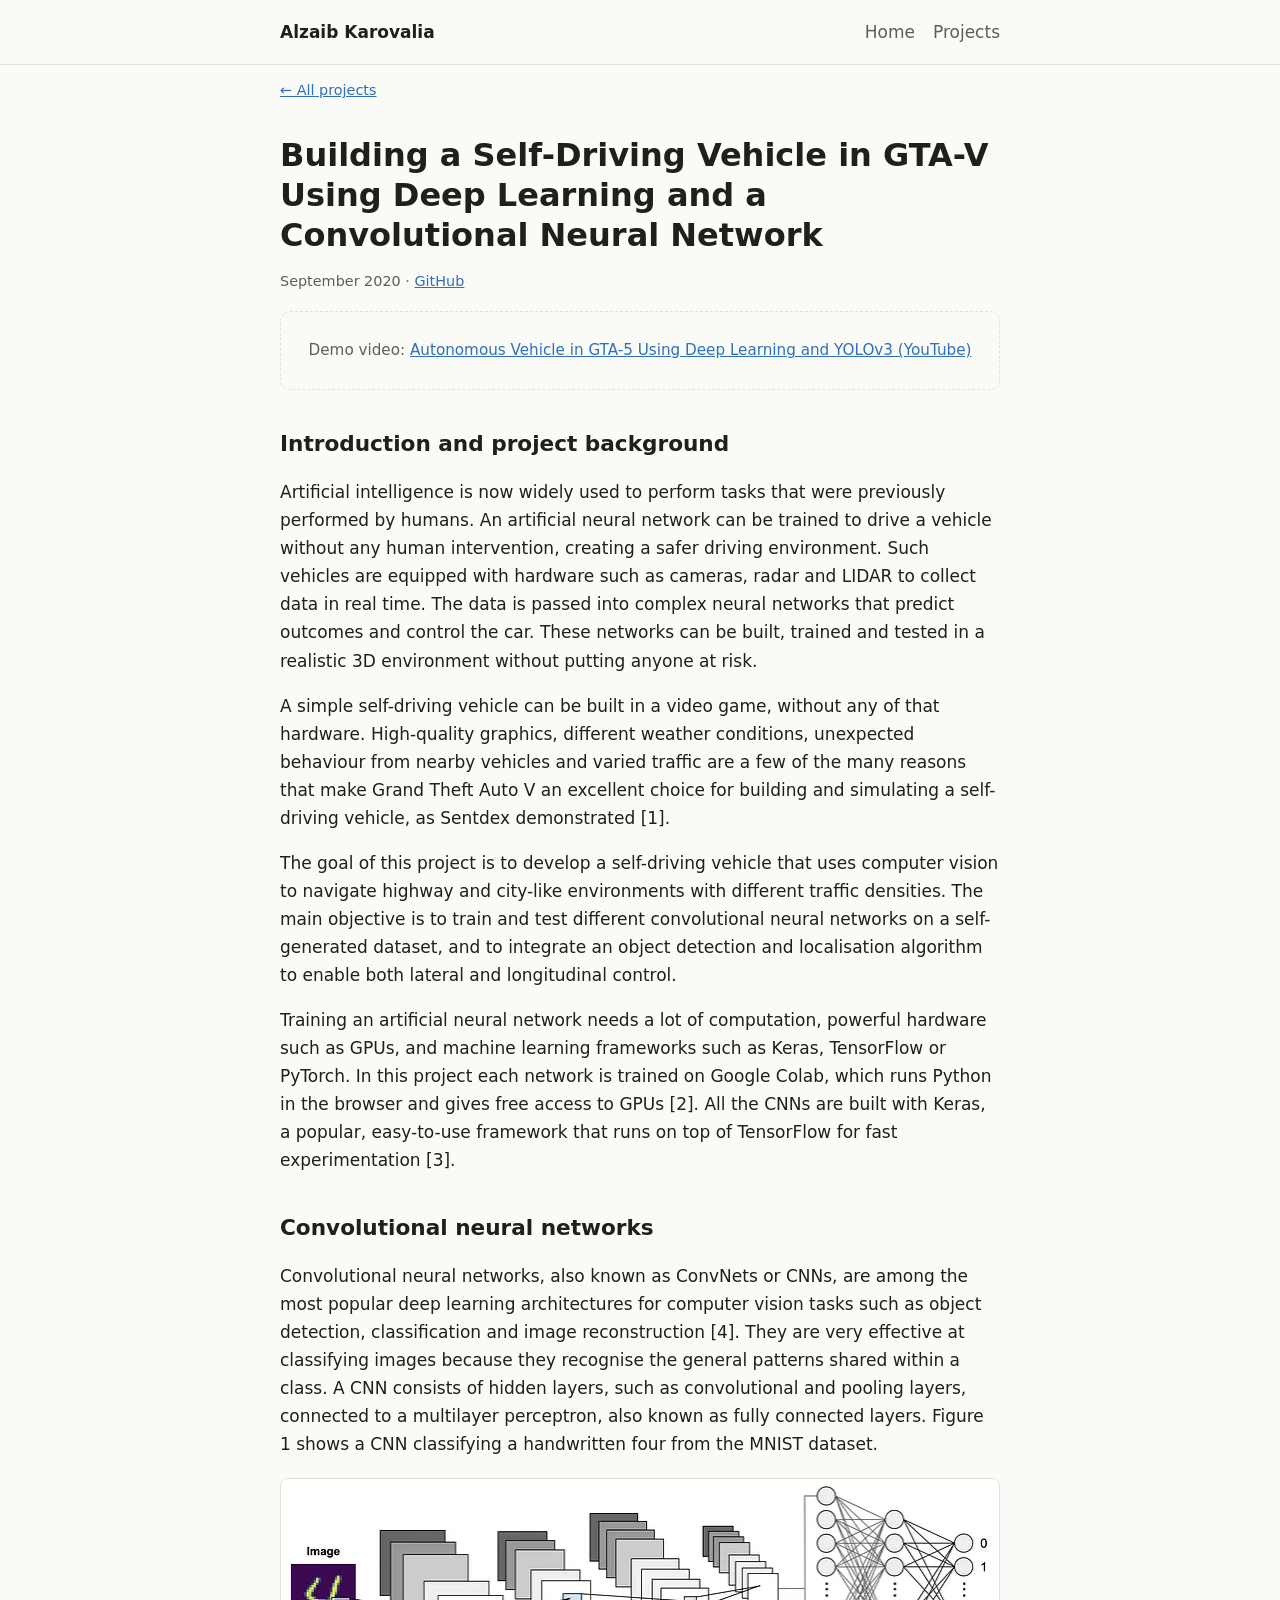
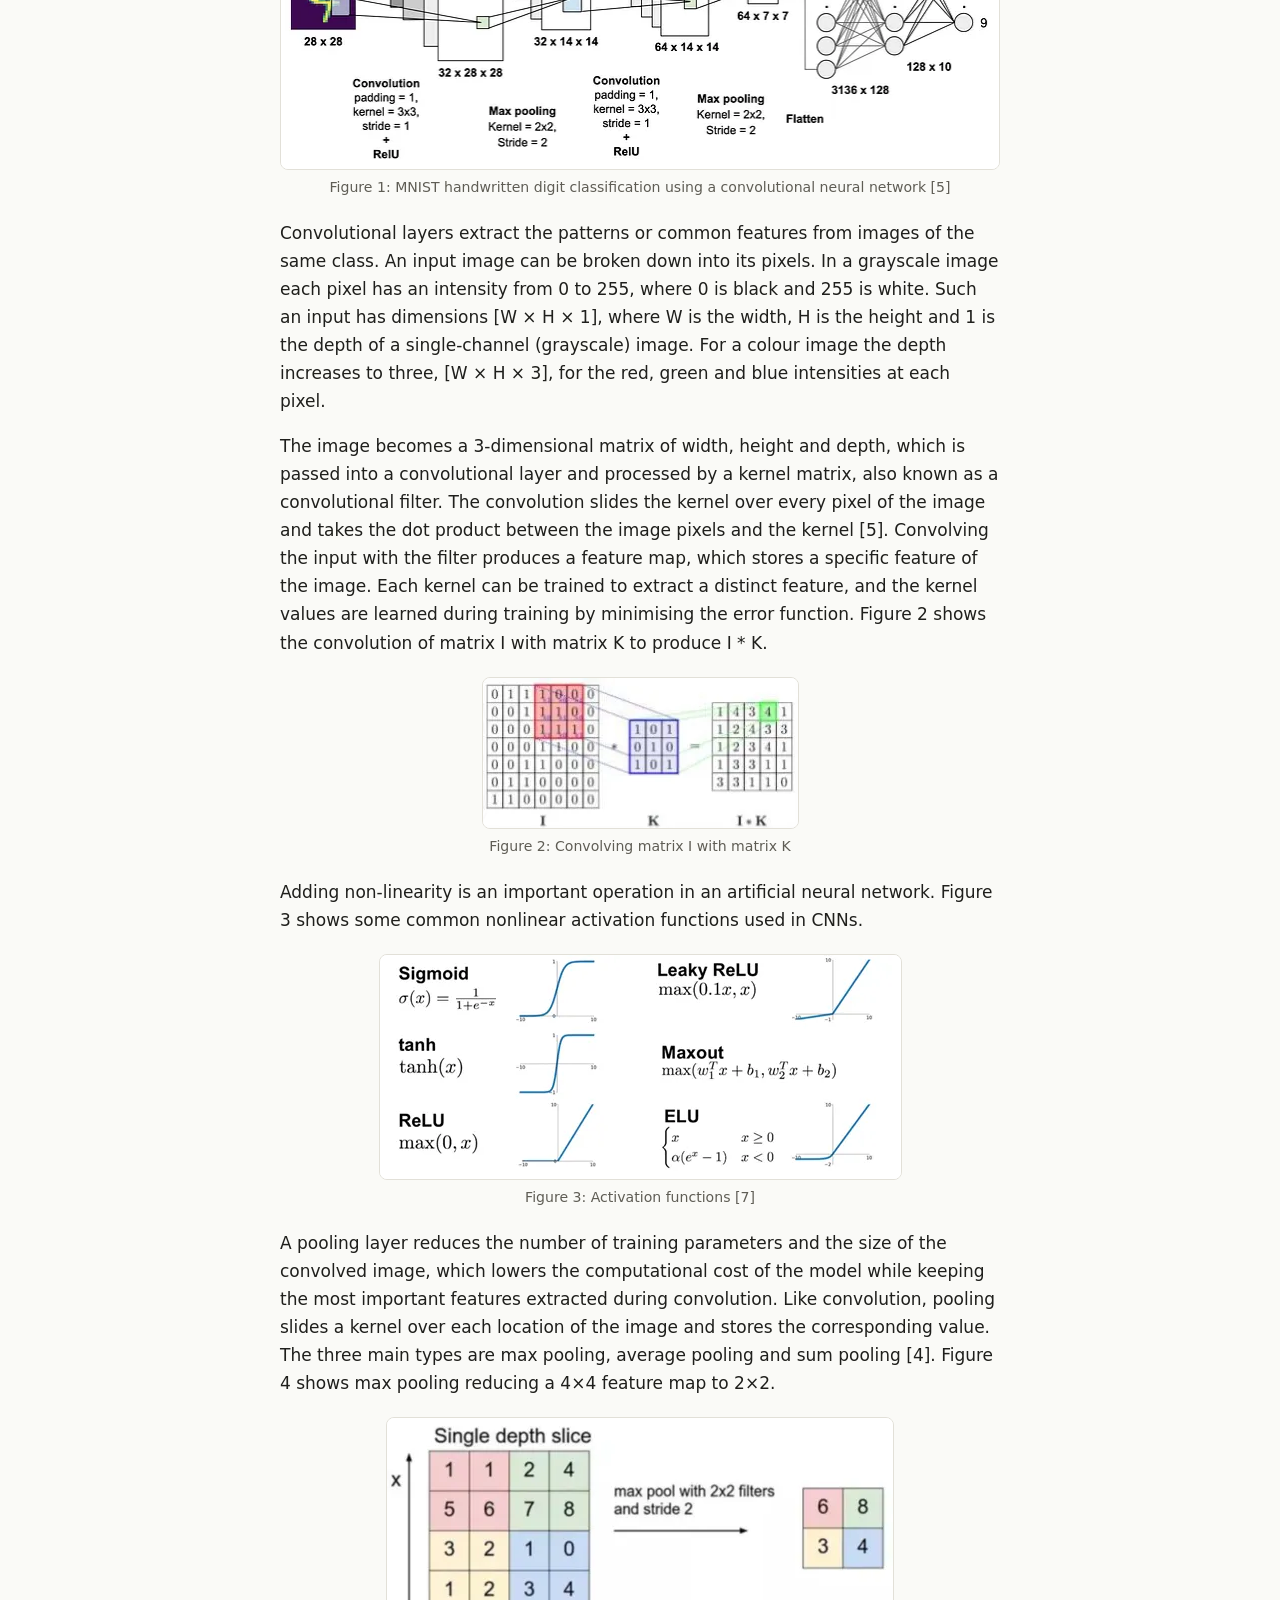
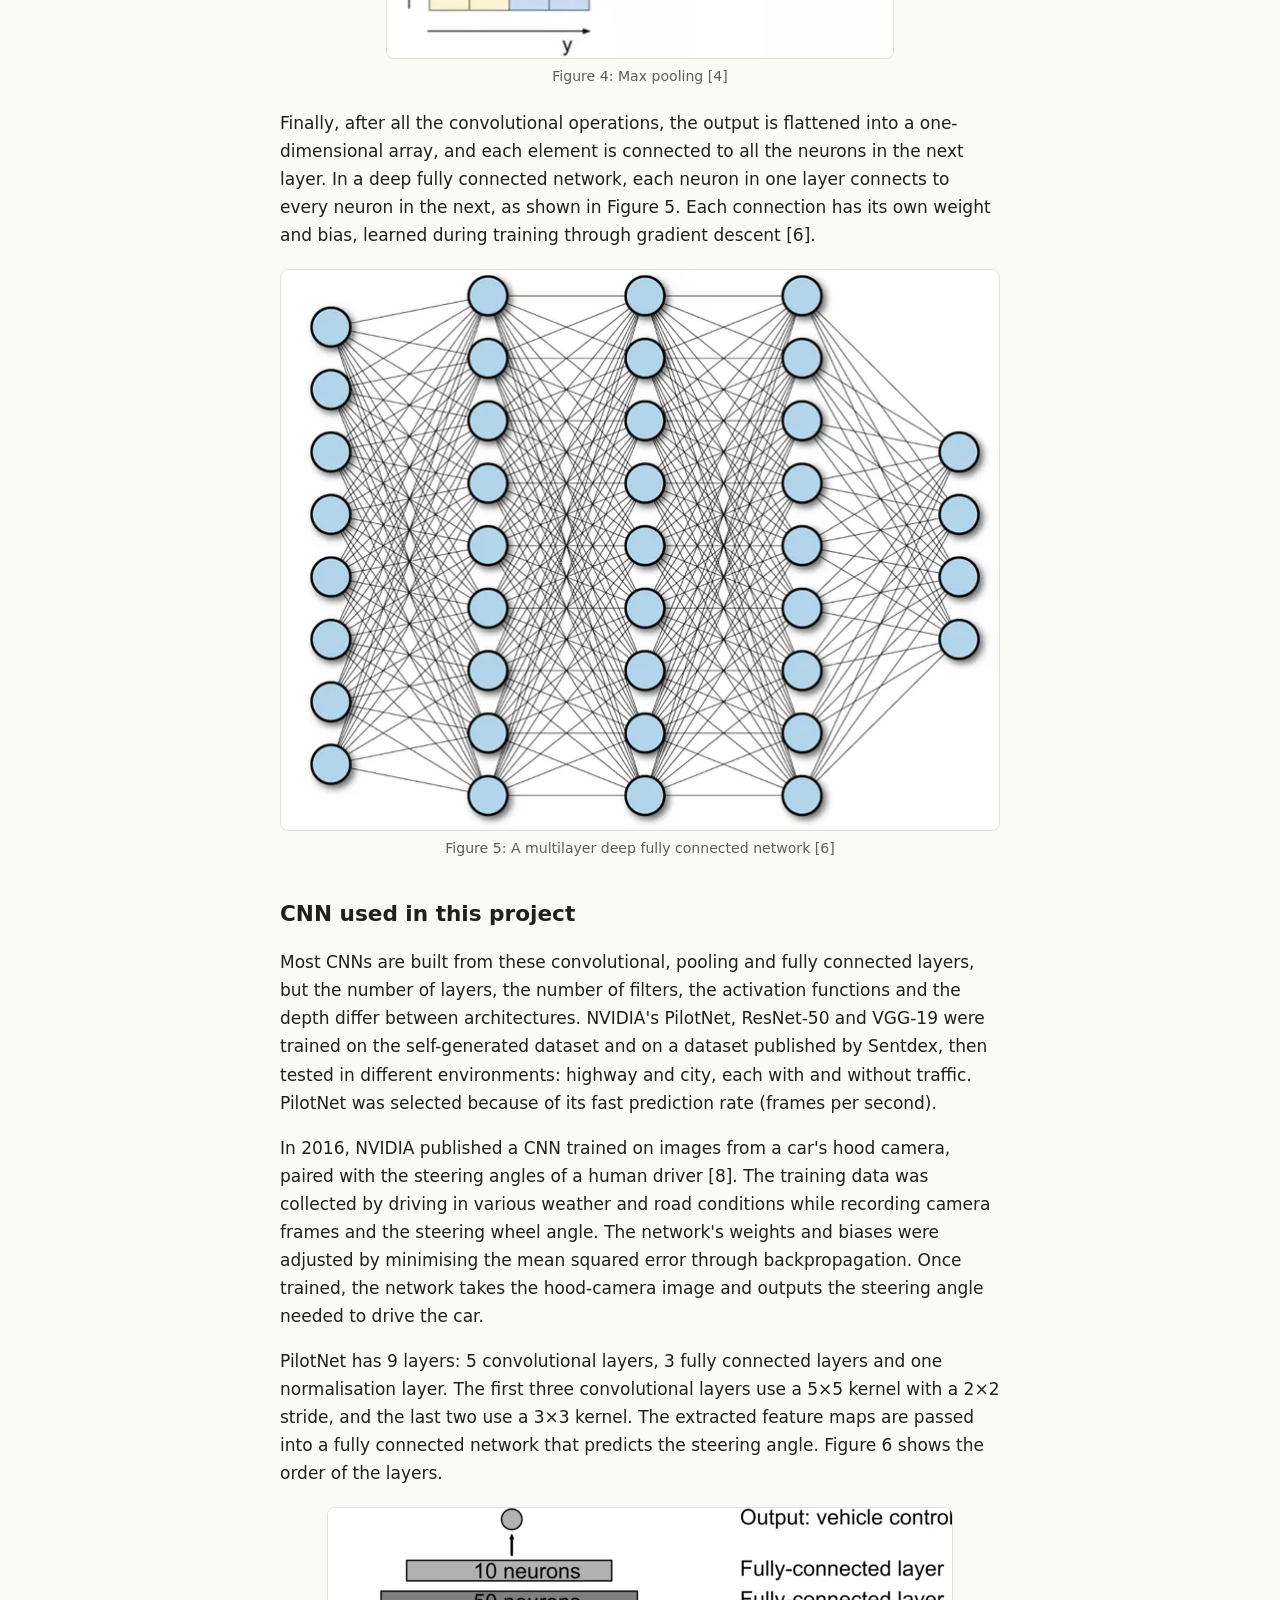
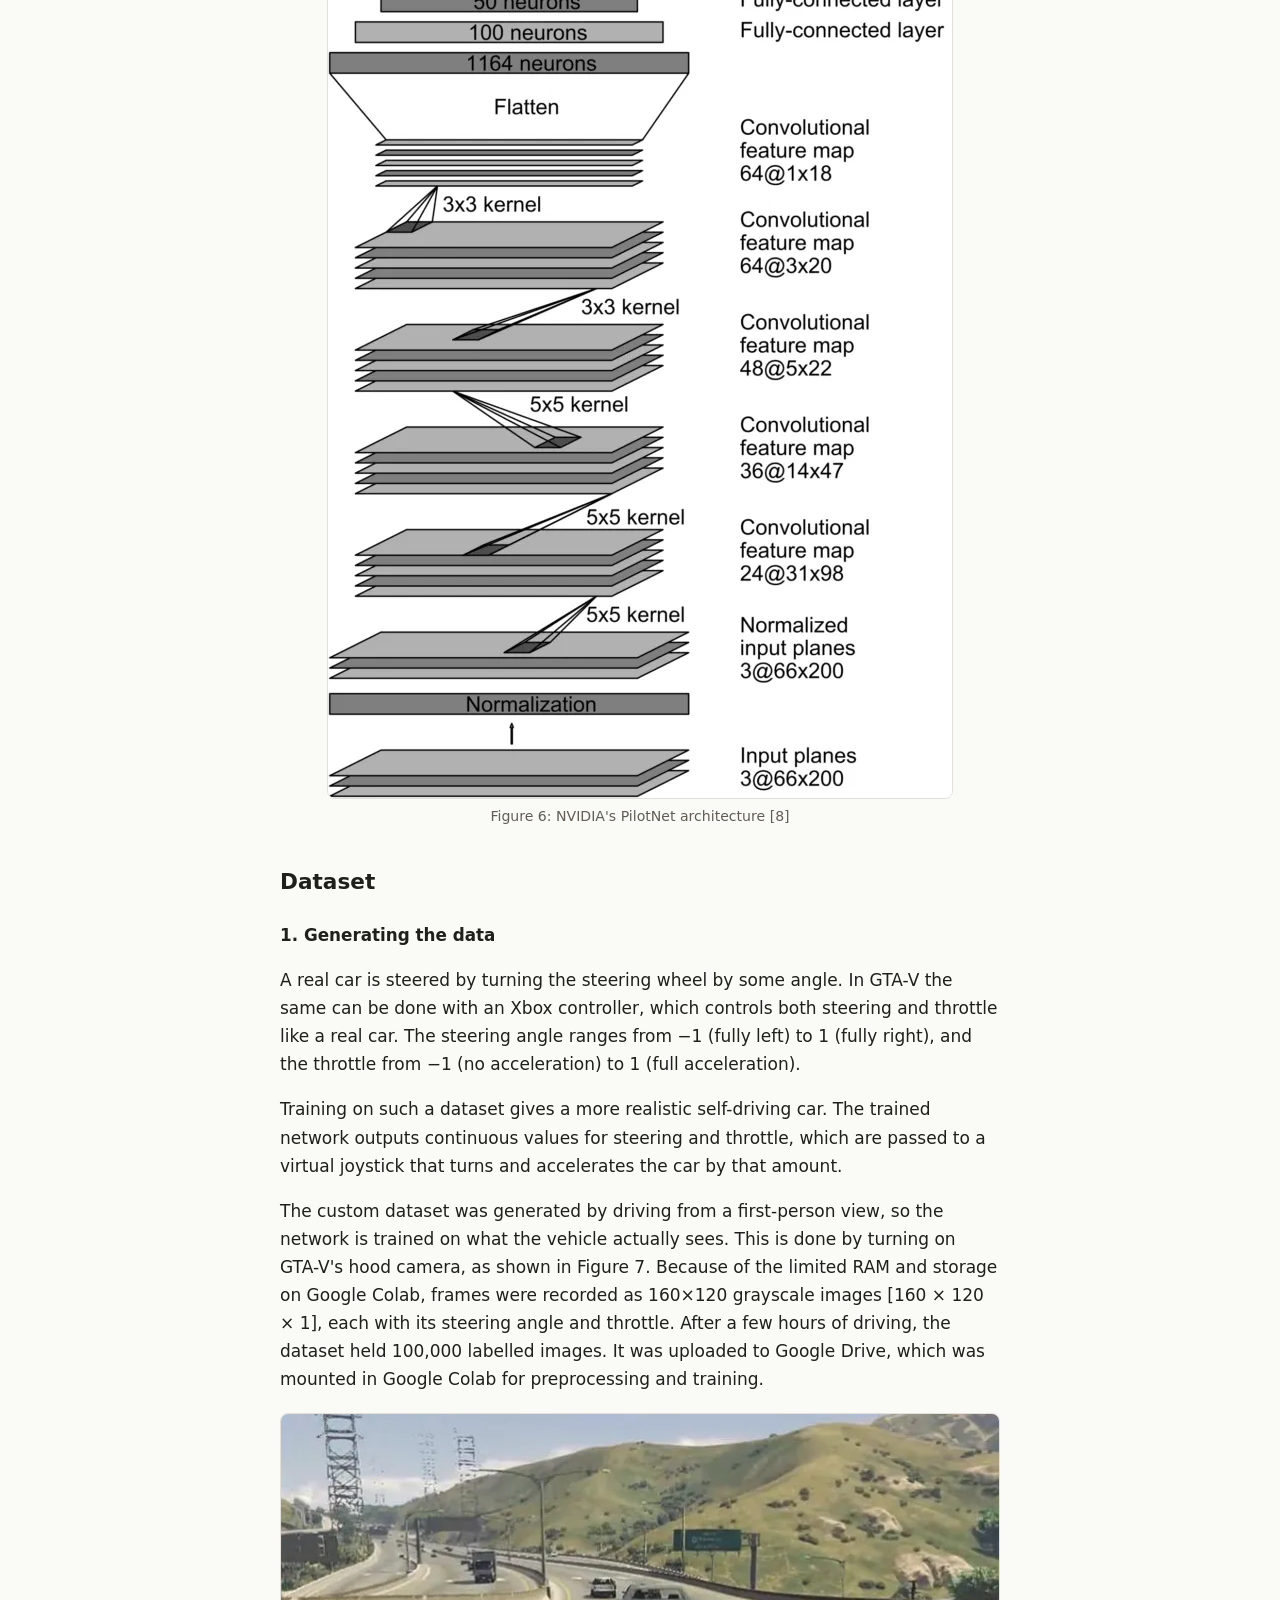
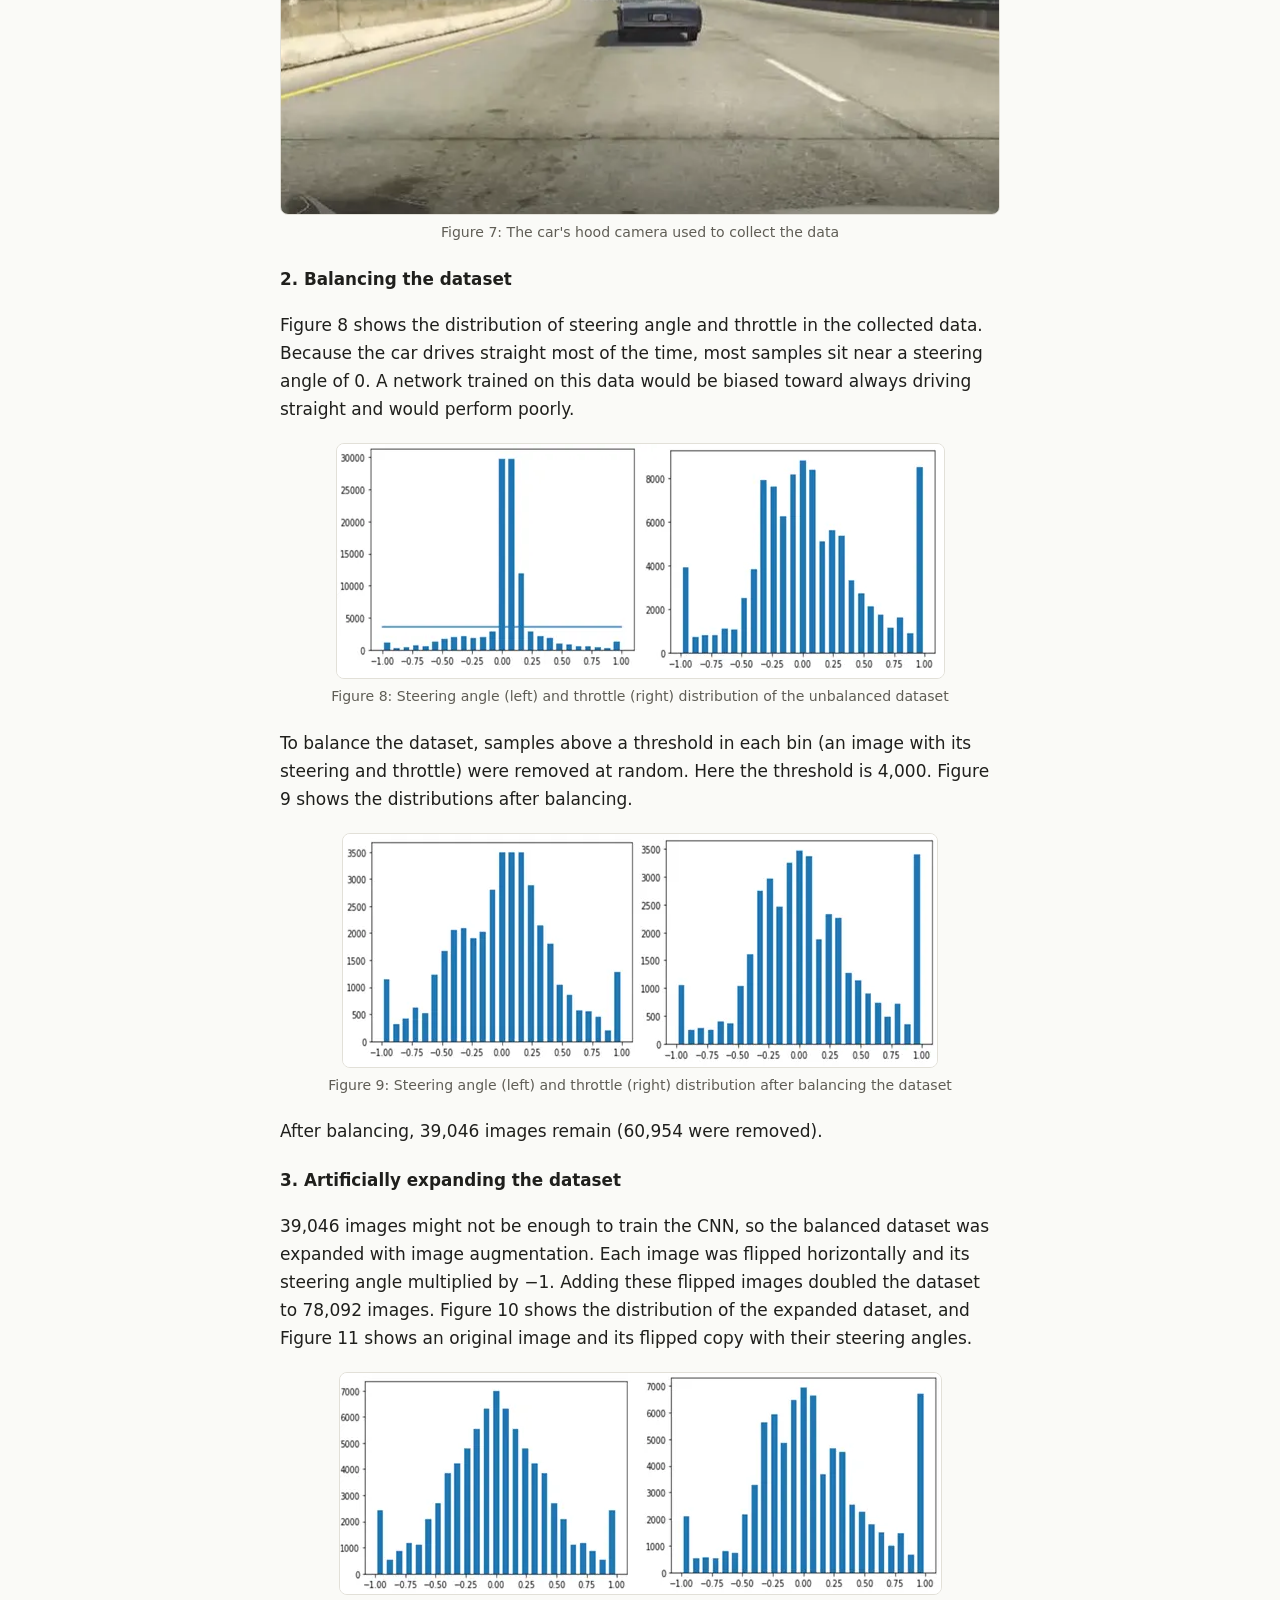
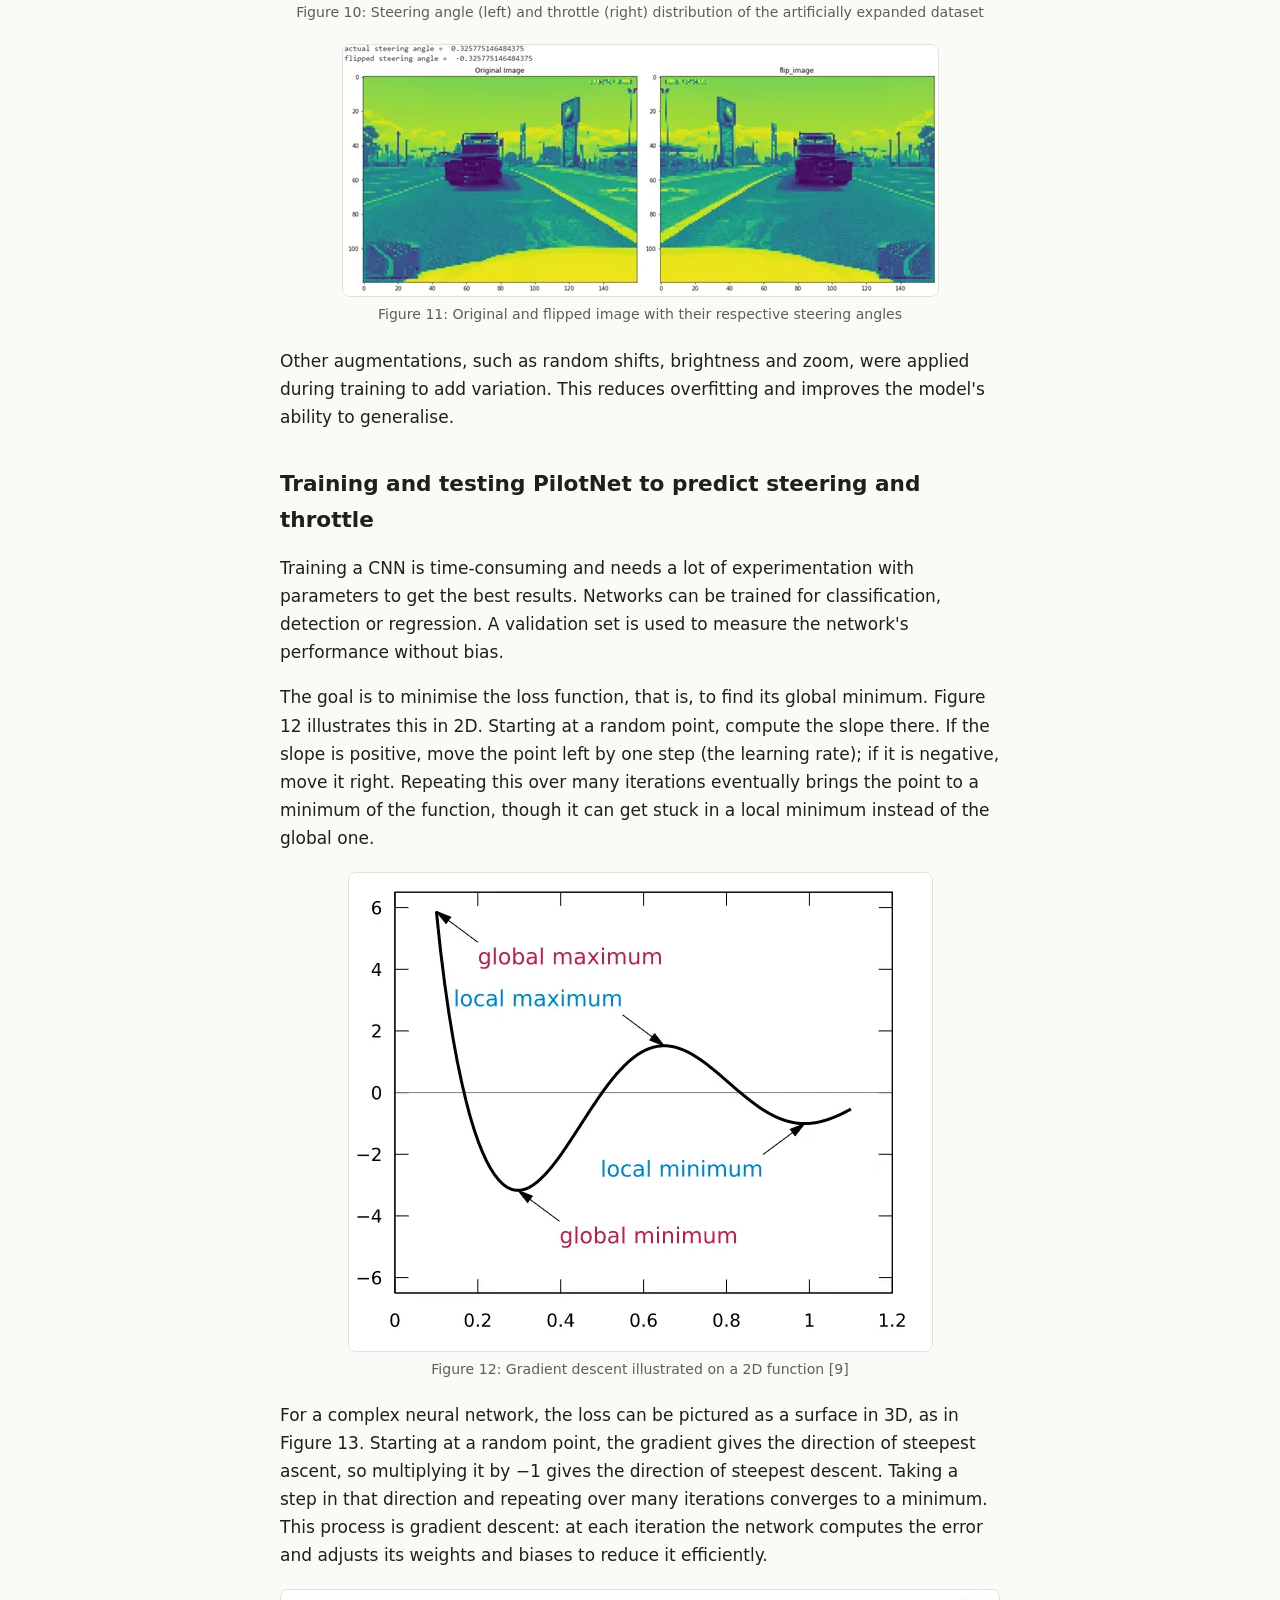
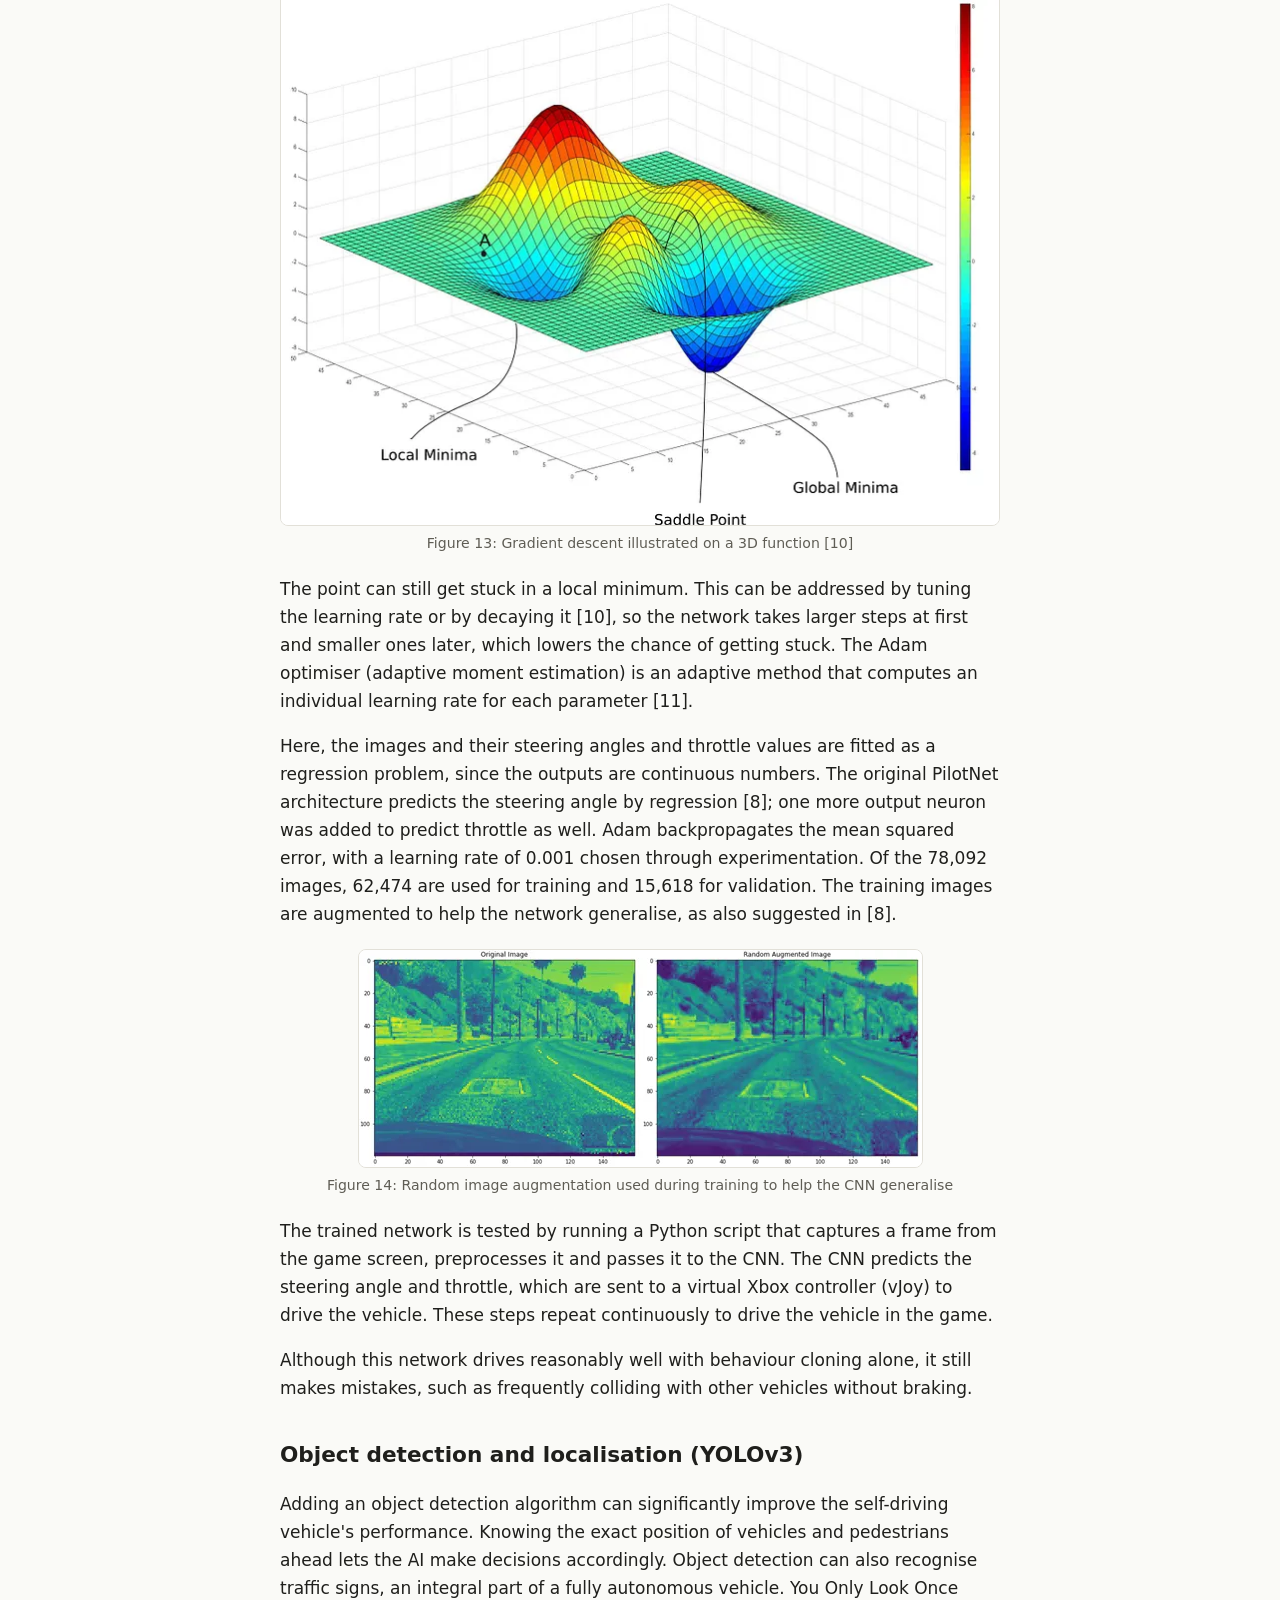
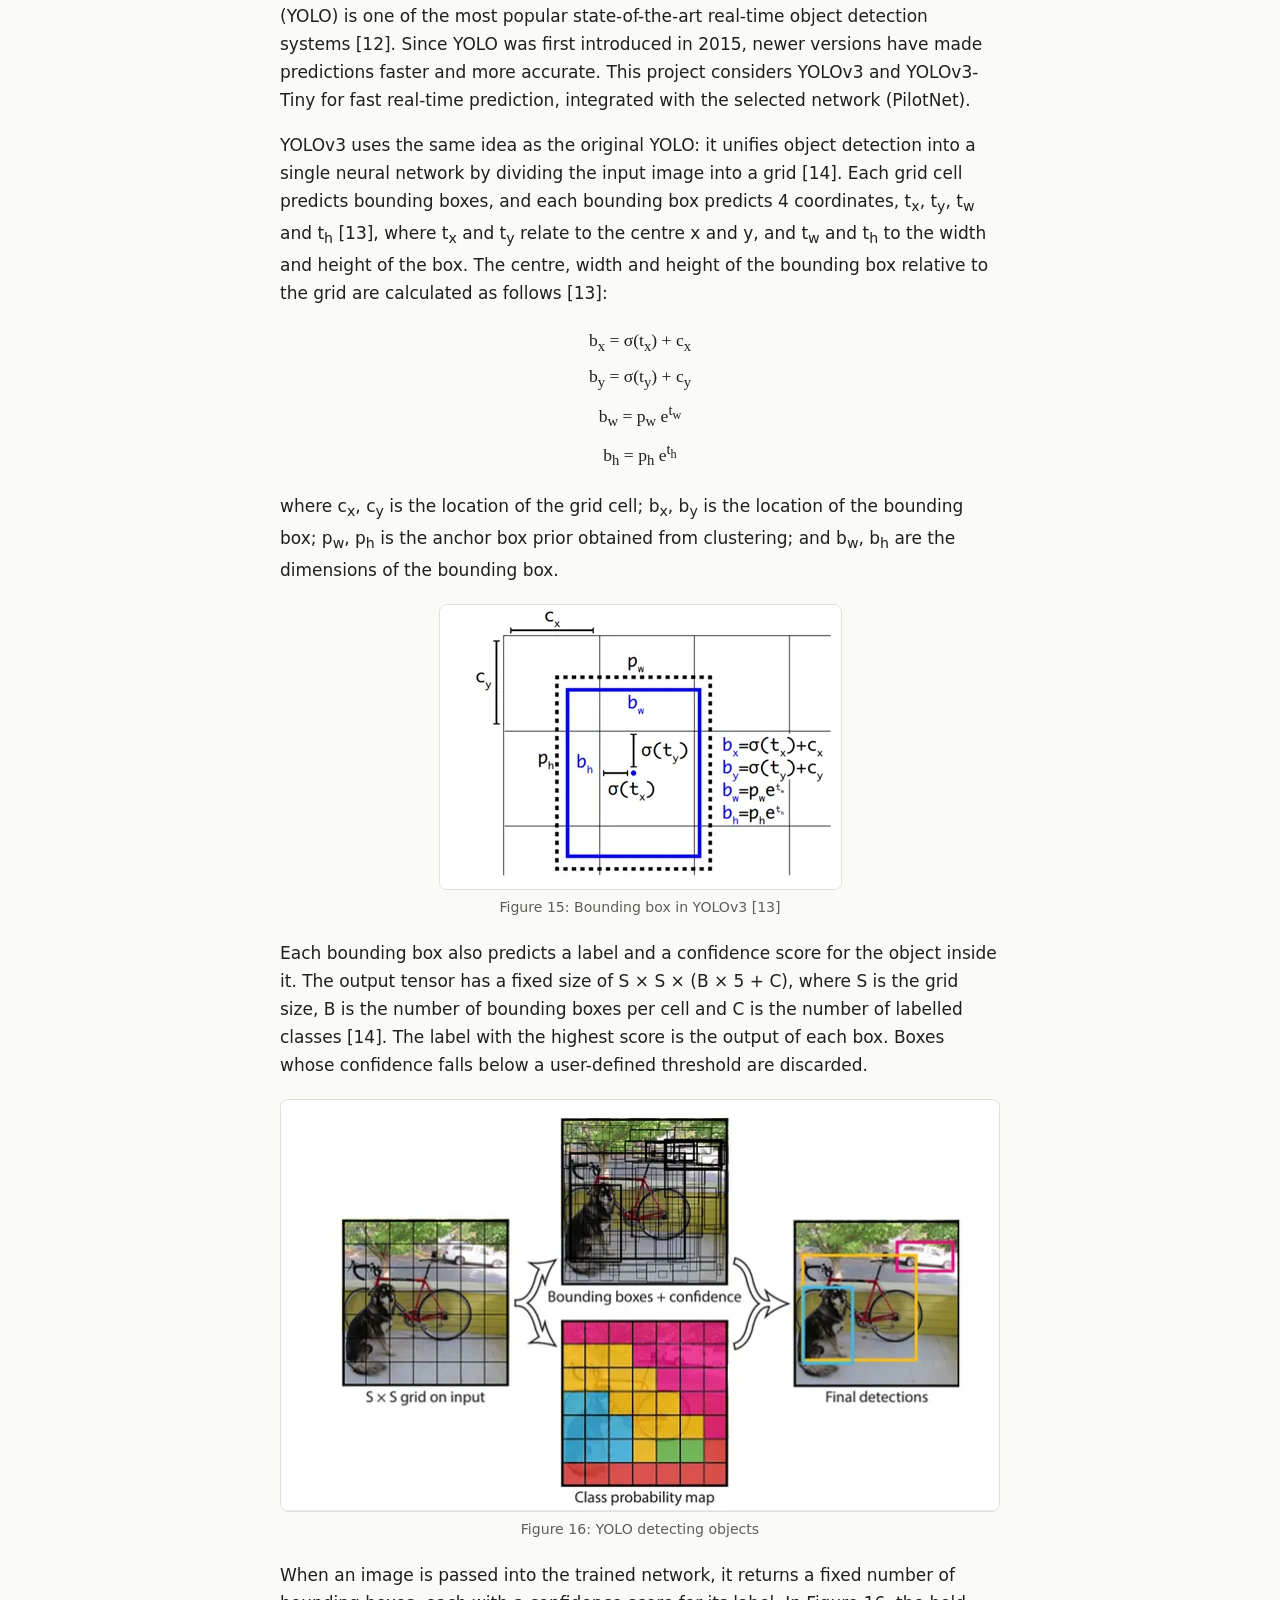
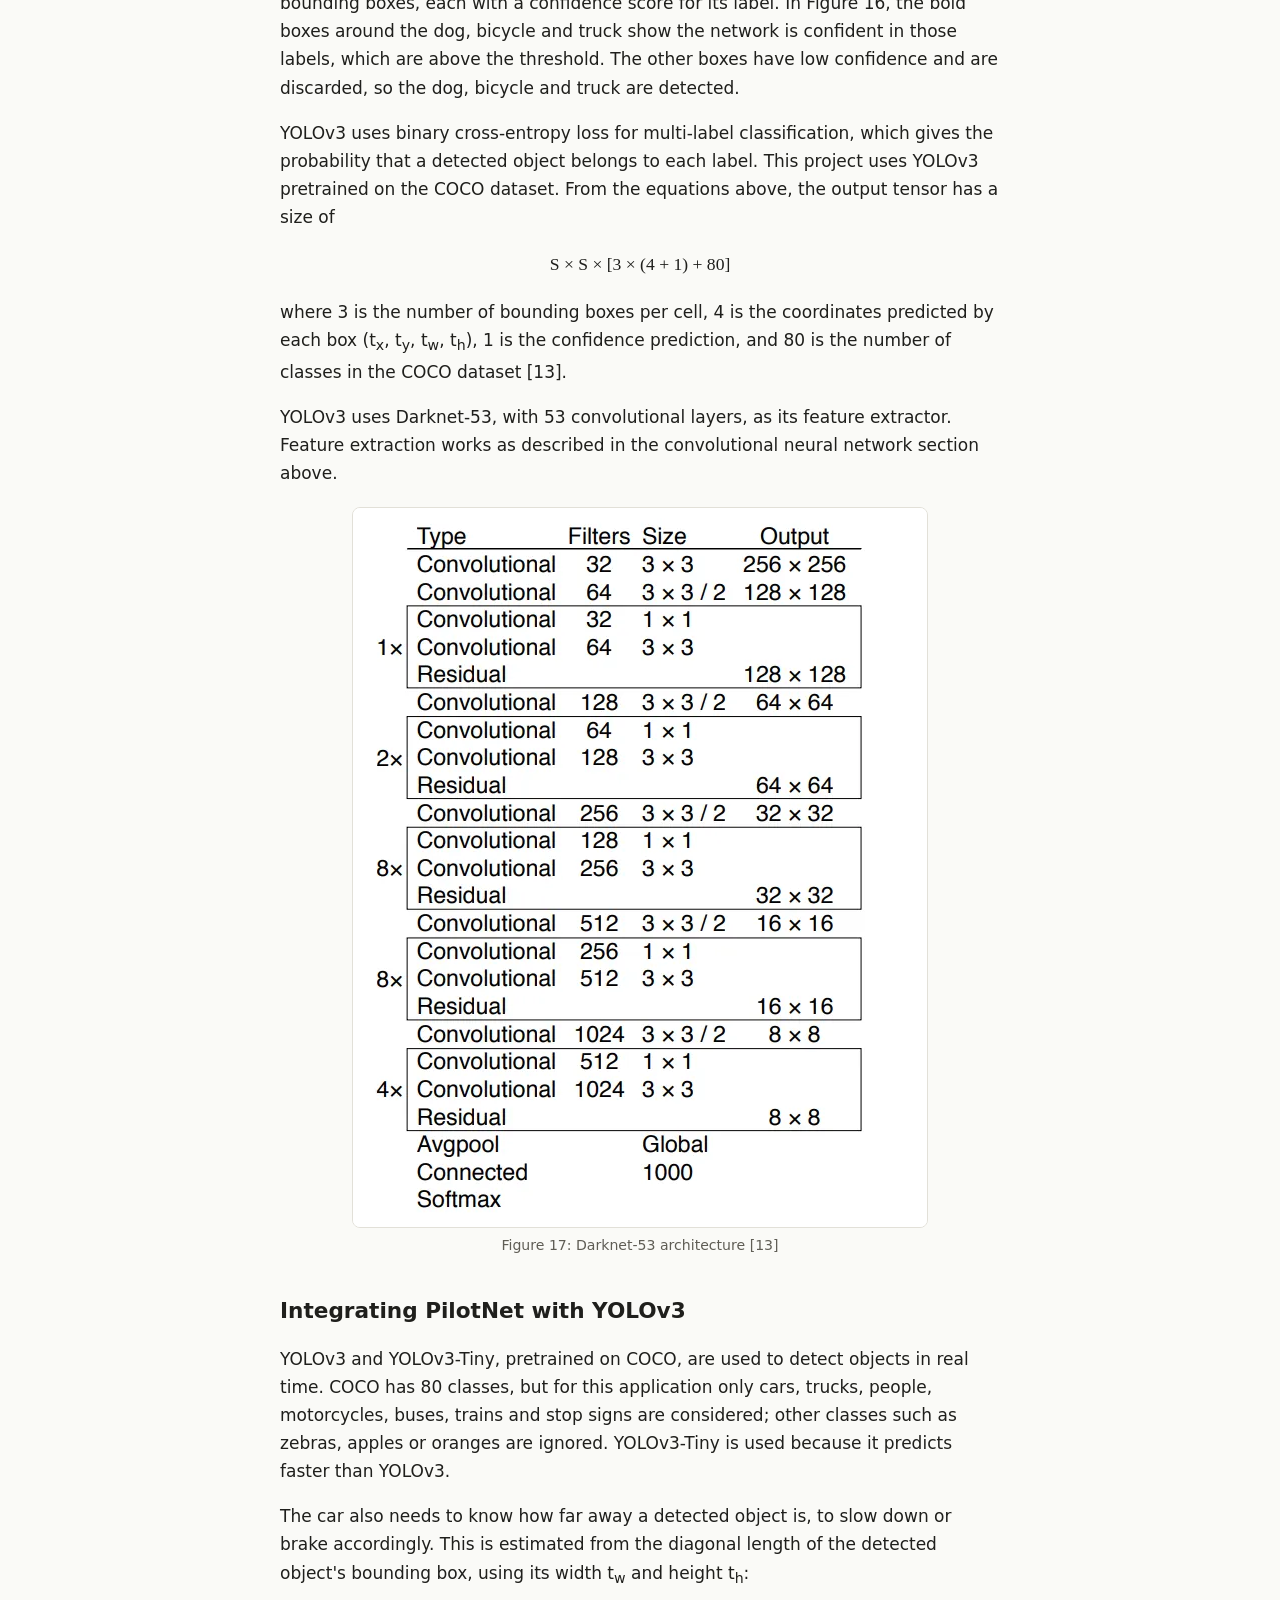
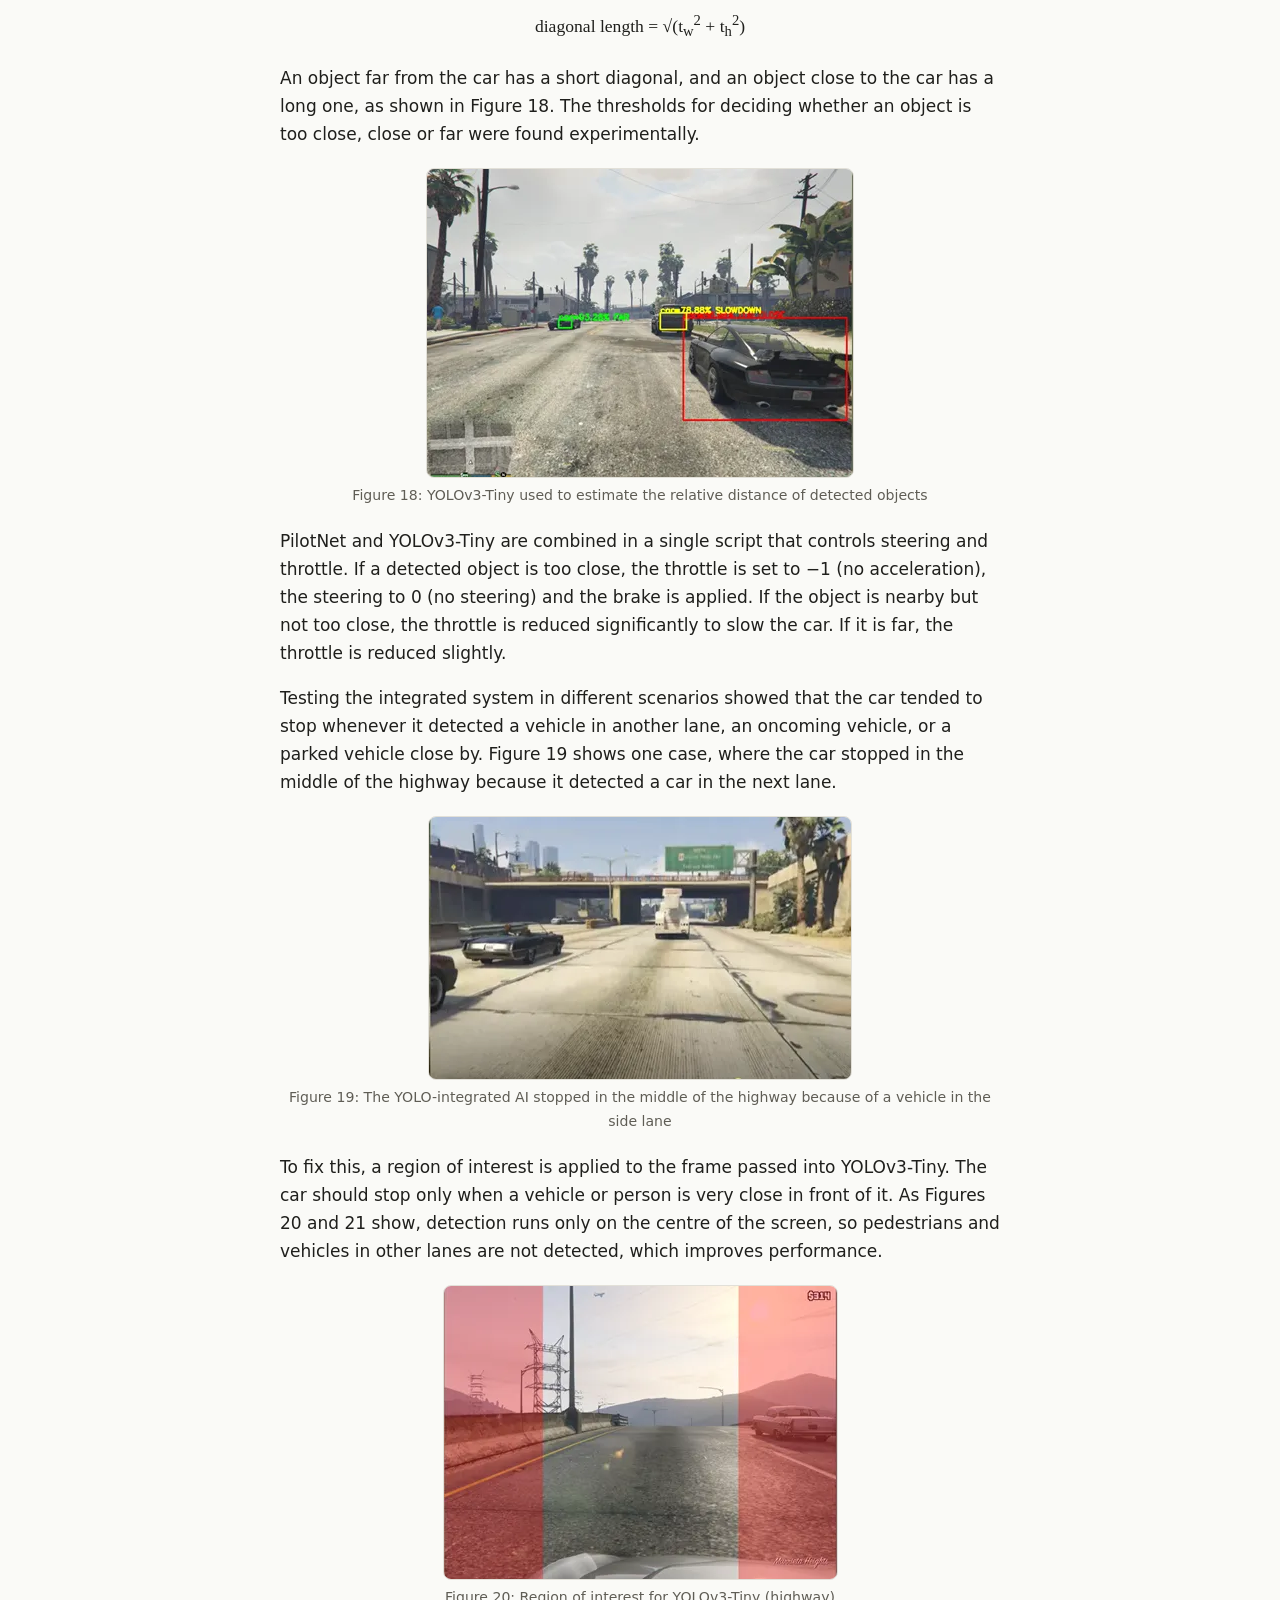
==== commit aec5717f: "Update index.html" ====
--- a/projects/gta-self-driving/index.html
+++ b/projects/gta-self-driving/index.html
@@ -14,7 +14,7 @@
 <p class="meta">September 2020 &middot; <a href="https://github.com/Alzaib/Autonomous-Self-Driving-Car-GTA-5" rel="noopener noreferrer">GitHub</a></p>
 
 <!-- VIDEO: replace the # with your YouTube link -->
-<div class="placeholder">Demo video: <a href="#" rel="noopener noreferrer">Autonomous Vehicle in GTA-5 Using Deep Learning and YOLOv3 (YouTube)</a></div>
+<div class="placeholder">Demo video: <a href="https://www.youtube.com/watch?v=pKTgLk3KeiA" rel="noopener noreferrer">Autonomous Vehicle in GTA-5 Using Deep Learning and YOLOv3 (YouTube)</a></div>
 
 <h2>Introduction and project background</h2>
 <p>Artificial intelligence is now widely used to perform tasks that were previously performed by humans. An artificial neural network can be trained to drive a vehicle without any human intervention, creating a safer driving environment. Such vehicles are equipped with hardware such as cameras, radar and LIDAR to collect data in real time. The data is passed into complex neural networks that predict outcomes and control the car. These networks can be built, trained and tested in a realistic 3D environment without putting anyone at risk.</p>
@@ -71,9 +71,7 @@
 <p>Here, the images and their steering angles and throttle values are fitted as a regression problem, since the outputs are continuous numbers. The original PilotNet architecture predicts the steering angle by regression [8]; one more output neuron was added to predict throttle as well. Adam backpropagates the mean squared error, with a learning rate of 0.001 chosen through experimentation. Of the 78,092 images, 62,474 are used for training and 15,618 for validation. The training images are augmented to help the network generalise, as also suggested in [8].</p>
 <figure><img src="../../assets/gta-self-driving/augmentation.png" alt="An original frame and a randomly augmented frame"><figcaption>Figure 14: Random image augmentation used during training to help the CNN generalise</figcaption></figure>
 <p>The trained network is tested by running a Python script that captures a frame from the game screen, preprocesses it and passes it to the CNN. The CNN predicts the steering angle and throttle, which are sent to a virtual Xbox controller (vJoy) to drive the vehicle. These steps repeat continuously to drive the vehicle in the game.</p>
-<!-- GIF: upload as assets/gta-self-driving/bc-only-driving.gif, then replace this div with:
-<figure><img src="../../assets/gta-self-driving/bc-only-driving.gif" alt="The car driving with PilotNet only"><figcaption>PilotNet alone, without object detection.</figcaption></figure> -->
-<div class="placeholder">GIF: PilotNet driving on its own (bc-only-driving.gif)</div>
+
 <p>Although this network drives reasonably well with behaviour cloning alone, it still makes mistakes, such as frequently colliding with other vehicles without braking.</p>
 
 <h2>Object detection and localisation (YOLOv3)</h2>
